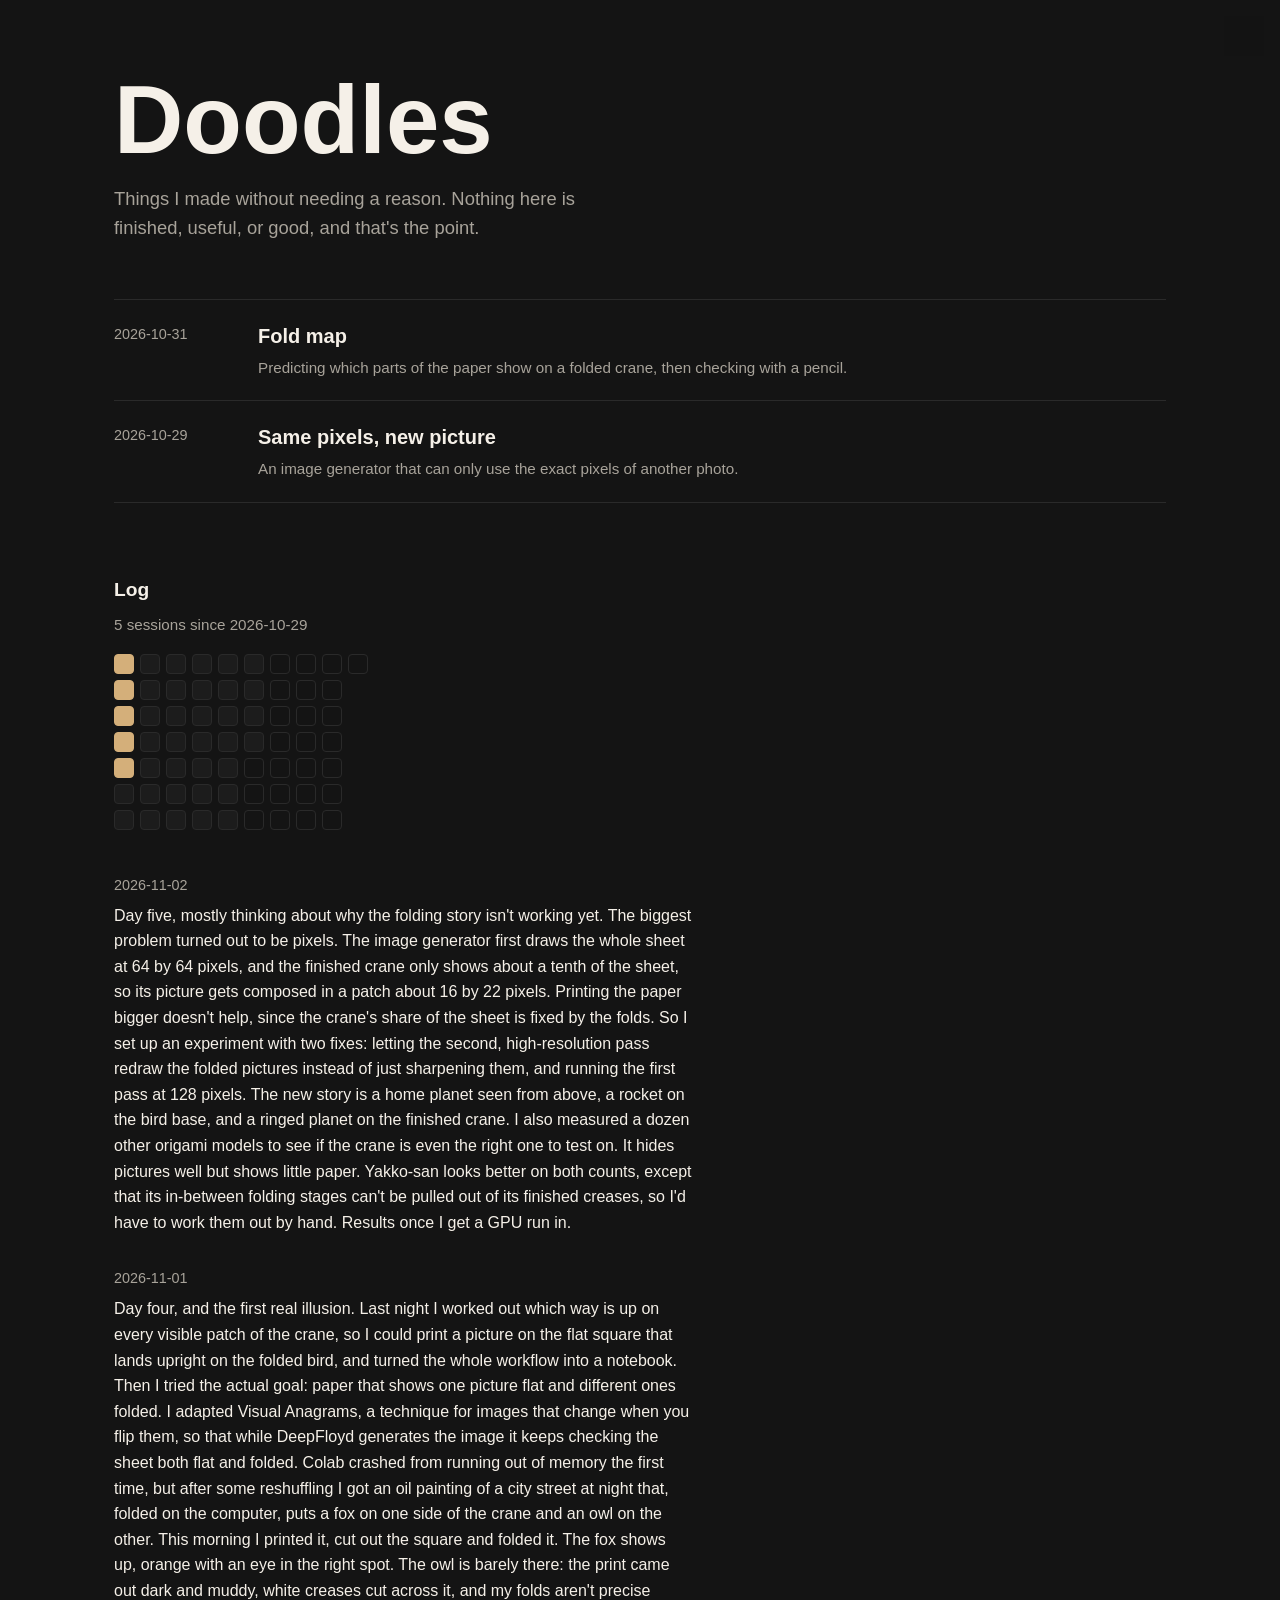
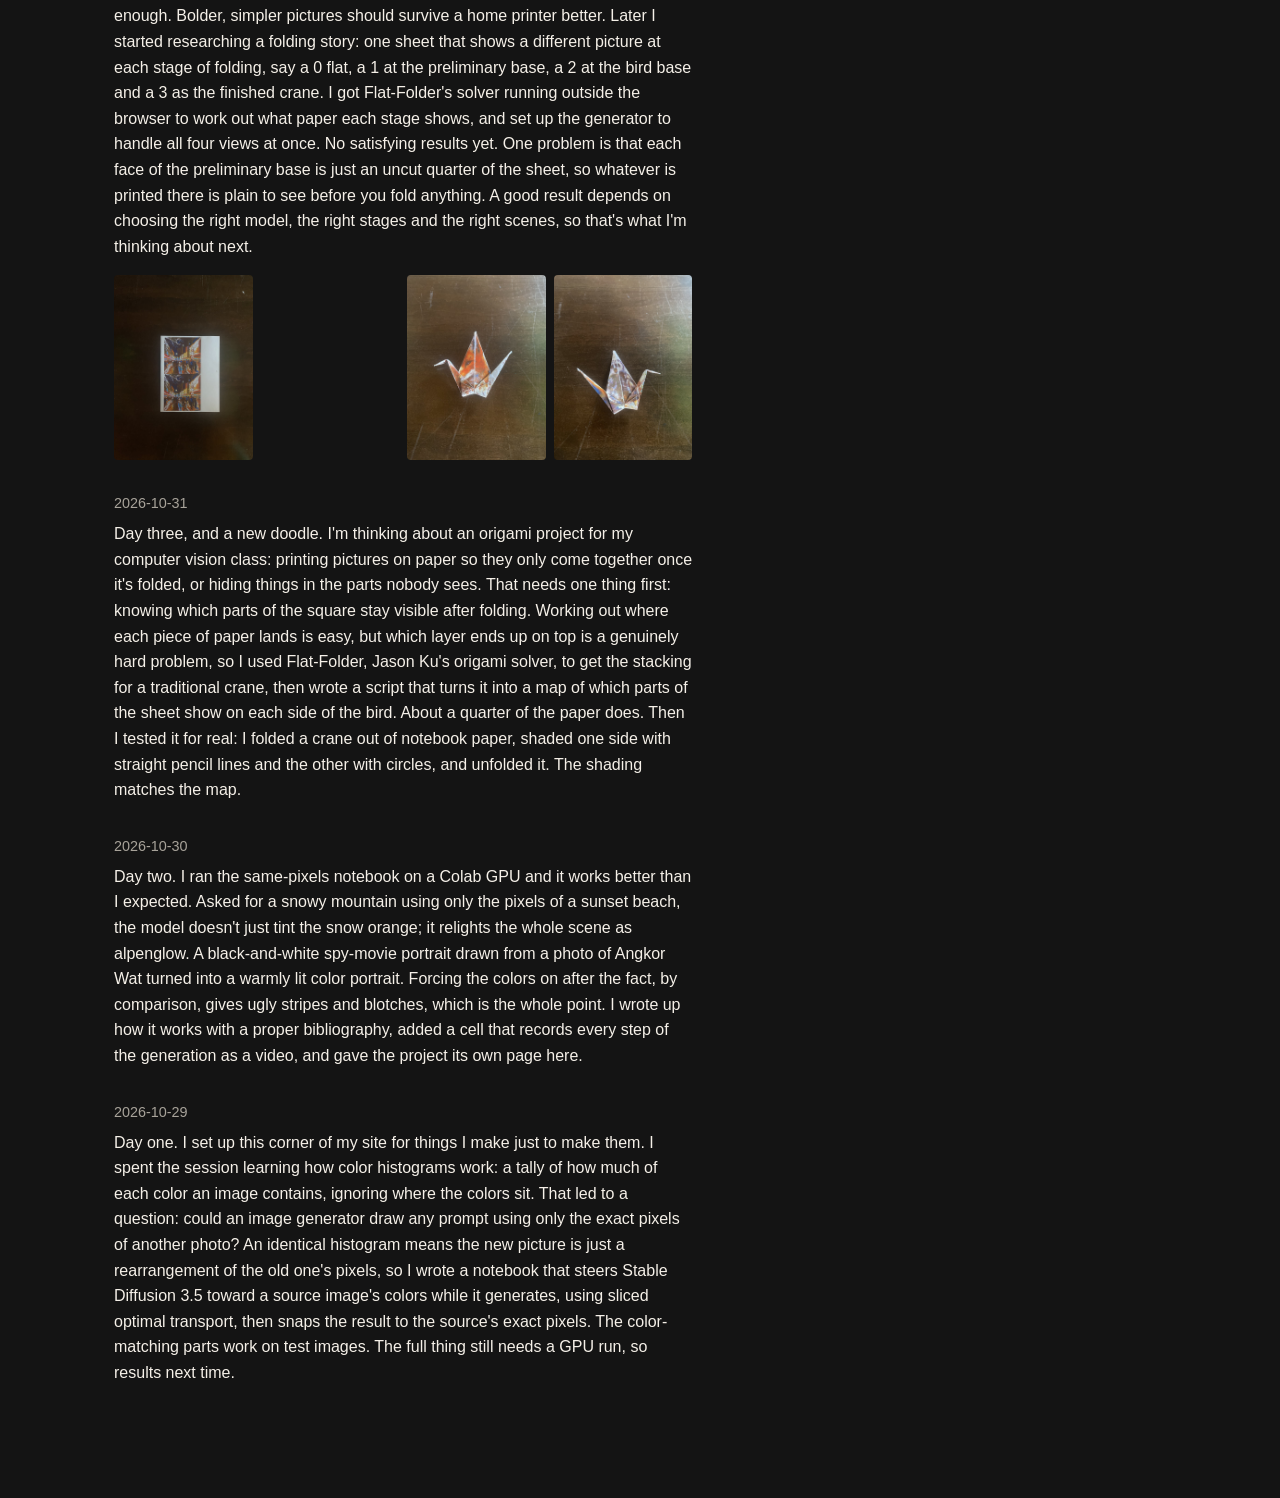
==== doodles/index.html @ b1b23851 "Doodles log: day five Co-Authored-By: Claude Opus 5.5 <noreply@anthropic.com>" ====
<!DOCTYPE html>
<html lang="en">
<head>
<meta charset="UTF-8">
<meta name="viewport" content="width=device-width, initial-scale=1.0">
<title>Doodles · Rath Hy</title>
<link rel="stylesheet" href="../style.css">
<style>
  body {
    min-height: 100vh;
    min-height: 100dvh;
  }

  .doodles {
    max-width: 1100px;
    padding: 72px 24px 80px;
  }

  .doodles-title {
    font-size: clamp(3rem, 10vw, 6rem);
    font-weight: 700;
    line-height: 1;
    margin: 0 0 16px;
  }

  .doodles-intro {
    font-size: 1.15rem;
    color: var(--text-muted);
    max-width: 50ch;
    margin: 0 0 56px;
  }

  .doodle-list {
    list-style: none;
    margin: 0;
    padding: 0;
    border-top: 1px solid var(--border);
  }

  .doodle-list a {
    display: grid;
    grid-template-columns: 7.5rem 1fr;
    gap: 4px 24px;
    padding: 20px 0;
    border-bottom: 1px solid var(--border);
    color: var(--text);
  }

  .doodle-list a:hover {
    text-decoration: none;
  }

  .doodle-list a:hover .doodle-name {
    color: var(--accent);
  }

  .doodle-date {
    color: var(--text-muted);
    font-size: 0.9rem;
    font-variant-numeric: tabular-nums;
    padding-top: 3px;
  }

  .doodle-name {
    font-size: 1.25rem;
    font-weight: 600;
  }

  .doodle-blurb {
    grid-column: 2;
    color: var(--text-muted);
    font-size: 0.95rem;
  }

  .doodle-empty {
    color: var(--text-muted);
    font-style: italic;
    padding: 20px 0;
  }

  .log-title {
    font-size: 1.2rem;
    font-weight: 600;
    margin: 72px 0 8px;
    padding: 0;
    border: none;
  }

  .log-count {
    color: var(--text-muted);
    font-size: 0.95rem;
    margin: 0 0 16px;
  }

  .log-grid {
    display: grid;
    grid-auto-flow: column;
    grid-template-rows: repeat(7, 20px);
    grid-auto-columns: 20px;
    gap: 6px;
    margin: 0 0 40px;
    padding-bottom: 4px;
    overflow-x: auto;
  }

  .log-day {
    border-radius: 4px;
    background: var(--card-bg);
    border: 1px solid var(--border);
  }

  .log-day.future {
    background: transparent;
  }

  .log-day.on {
    background: var(--accent);
    border-color: var(--accent);
  }

  .log-list {
    list-style: none;
    margin: 0;
    padding: 0;
    max-width: 65ch;
  }

  .log-list li {
    margin: 0 0 32px;
  }

  .log-media {
    display: grid;
    grid-template-columns: repeat(4, 1fr);
    gap: 8px;
    margin: 12px 0 0;
  }

  .log-media img,
  .log-media video {
    width: 100%;
    aspect-ratio: 3 / 4;
    object-fit: cover;
    border-radius: 4px;
    display: block;
  }

  .log-date {
    display: block;
    color: var(--text-muted);
    font-size: 0.9rem;
    font-variant-numeric: tabular-nums;
    margin: 0 0 6px;
  }

  @media (max-width: 640px) {
    .doodles {
      padding: 72px 16px 64px;
    }

    .doodle-list a {
      grid-template-columns: 1fr;
    }

    .doodle-blurb {
      grid-column: 1;
    }
  }
</style>
</head>
<body>

<main class="doodles">
  <h1 class="doodles-title">Doodles</h1>
  <p class="doodles-intro">Things I made without needing a reason. Nothing here is finished, useful, or good, and that's the point.</p>
  <ul class="doodle-list" id="doodle-list"></ul>

  <h2 class="log-title">Log</h2>
  <p class="log-count" id="log-count"></p>
  <div class="log-grid" id="log-grid" aria-label="Days with a doodling session, from day one through the end of the year"></div>
  <ul class="log-list" id="log-list"></ul>
</main>

<script>
  // One entry per doodle, which lives at doodles/<slug>/index.html.
  const doodles = [
    { slug: 'fold-map', title: 'Fold map', date: '2026-10-31', blurb: 'Predicting which parts of the paper show on a folded crane, then checking with a pencil.' },
    { slug: 'same-pixels', title: 'Same pixels, new picture', date: '2026-10-29', blurb: 'An image generator that can only use the exact pixels of another photo.' },
  ];

  const list = document.getElementById('doodle-list');
  const sorted = [...doodles].sort((a, b) => b.date.localeCompare(a.date));

  if (sorted.length === 0) {
    list.innerHTML = '<li class="doodle-empty">Nothing here yet. Soon.</li>';
  }

  for (const d of sorted) {
    const li = document.createElement('li');
    const a = document.createElement('a');
    a.href = `${d.slug}/index.html`;

    const date = document.createElement('span');
    date.className = 'doodle-date';
    date.textContent = d.date;

    const name = document.createElement('span');
    name.className = 'doodle-name';
    name.textContent = d.title;

    a.append(date, name);
    if (d.blurb) {
      const blurb = document.createElement('span');
      blurb.className = 'doodle-blurb';
      blurb.textContent = d.blurb;
      a.append(blurb);
    }
    li.appendChild(a);
    list.appendChild(li);
  }

  // One entry per doodling session, in any order; newest is shown first.
  const log = [
    {
      date: '2026-10-29',
      text: "Day one. I set up this corner of my site for things I make just to make them. I spent the session learning how color histograms work: a tally of how much of each color an image contains, ignoring where the colors sit. That led to a question: could an image generator draw any prompt using only the exact pixels of another photo? An identical histogram means the new picture is just a rearrangement of the old one's pixels, so I wrote a notebook that steers Stable Diffusion 3.5 toward a source image's colors while it generates, using sliced optimal transport, then snaps the result to the source's exact pixels. The color-matching parts work on test images. The full thing still needs a GPU run, so results next time.",
    },
    {
      date: '2026-10-30',
      text: "Day two. I ran the same-pixels notebook on a Colab GPU and it works better than I expected. Asked for a snowy mountain using only the pixels of a sunset beach, the model doesn't just tint the snow orange; it relights the whole scene as alpenglow. A black-and-white spy-movie portrait drawn from a photo of Angkor Wat turned into a warmly lit color portrait. Forcing the colors on after the fact, by comparison, gives ugly stripes and blotches, which is the whole point. I wrote up how it works with a proper bibliography, added a cell that records every step of the generation as a video, and gave the project its own page here.",
    },
    {
      date: '2026-10-31',
      text: "Day three, and a new doodle. I'm thinking about an origami project for my computer vision class: printing pictures on paper so they only come together once it's folded, or hiding things in the parts nobody sees. That needs one thing first: knowing which parts of the square stay visible after folding. Working out where each piece of paper lands is easy, but which layer ends up on top is a genuinely hard problem, so I used Flat-Folder, Jason Ku's origami solver, to get the stacking for a traditional crane, then wrote a script that turns it into a map of which parts of the sheet show on each side of the bird. About a quarter of the paper does. Then I tested it for real: I folded a crane out of notebook paper, shaded one side with straight pencil lines and the other with circles, and unfolded it. The shading matches the map.",
    },
    {
      date: '2026-11-01',
      text: "Day four, and the first real illusion. Last night I worked out which way is up on every visible patch of the crane, so I could print a picture on the flat square that lands upright on the folded bird, and turned the whole workflow into a notebook. Then I tried the actual goal: paper that shows one picture flat and different ones folded. I adapted Visual Anagrams, a technique for images that change when you flip them, so that while DeepFloyd generates the image it keeps checking the sheet both flat and folded. Colab crashed from running out of memory the first time, but after some reshuffling I got an oil painting of a city street at night that, folded on the computer, puts a fox on one side of the crane and an owl on the other. This morning I printed it, cut out the square and folded it. The fox shows up, orange with an eye in the right spot. The owl is barely there: the print came out dark and muddy, white creases cut across it, and my folds aren't precise enough. Bolder, simpler pictures should survive a home printer better. Later I started researching a folding story: one sheet that shows a different picture at each stage of folding, say a 0 flat, a 1 at the preliminary base, a 2 at the bird base and a 3 as the finished crane. I got Flat-Folder's solver running outside the browser to work out what paper each stage shows, and set up the generator to handle all four views at once. No satisfying results yet. One problem is that each face of the preliminary base is just an uncut quarter of the sheet, so whatever is printed there is plain to see before you fold anything. A good result depends on choosing the right model, the right stages and the right scenes, so that's what I'm thinking about next.",
      media: [
        { src: 'fold-map/trial1_precut.jpg', alt: 'The city-street painting printed twice on an A4 sheet.' },
        { src: 'fold-map/trial1_timelapse.mp4', alt: 'Timelapse of folding the printed square into a crane.' },
        { src: 'fold-map/trial1_fox.jpg', alt: 'The folded crane from the front, with an orange fox face on its body.' },
        { src: 'fold-map/trial1_owl.jpg', alt: 'The folded crane from the back, where the owl is faint.' },
      ],
      link: 'fold-map/',
    },
    {
      date: '2026-11-02',
      text: "Day five, mostly thinking about why the folding story isn't working yet. The biggest problem turned out to be pixels. The image generator first draws the whole sheet at 64 by 64 pixels, and the finished crane only shows about a tenth of the sheet, so its picture gets composed in a patch about 16 by 22 pixels. Printing the paper bigger doesn't help, since the crane's share of the sheet is fixed by the folds. So I set up an experiment with two fixes: letting the second, high-resolution pass redraw the folded pictures instead of just sharpening them, and running the first pass at 128 pixels. The new story is a home planet seen from above, a rocket on the bird base, and a ringed planet on the finished crane. I also measured a dozen other origami models to see if the crane is even the right one to test on. It hides pictures well but shows little paper. Yakko-san looks better on both counts, except that its in-between folding stages can't be pulled out of its finished creases, so I'd have to work them out by hand. Results once I get a GPU run in.",
    },
  ];

  const ymd = (d) => `${d.getFullYear()}-${String(d.getMonth() + 1).padStart(2, '0')}-${String(d.getDate()).padStart(2, '0')}`;
  const sessionDays = new Set(log.map((e) => e.date));

  document.getElementById('log-count').textContent =
    `${log.length} ${log.length === 1 ? 'session' : 'sessions'} since ${[...sessionDays].sort()[0]}`;

  // Calendar grid: from day one (the first logged session) through Dec 31 of this year,
  // filling columns of 7 top to bottom.
  const grid = document.getElementById('log-grid');
  const [y, m, d0] = [...sessionDays].sort()[0].split('-').map(Number);
  const start = new Date(y, m - 1, d0);
  const today = ymd(new Date());
  const end = new Date(new Date().getFullYear(), 11, 31);
  for (let d = new Date(start); d <= end; d.setDate(d.getDate() + 1)) {
    const cell = document.createElement('span');
    const key = ymd(d);
    cell.className = sessionDays.has(key) ? 'log-day on' : key > today ? 'log-day future' : 'log-day';
    cell.title = key;
    grid.appendChild(cell);
  }

  const logList = document.getElementById('log-list');
  for (const e of [...log].sort((a, b) => b.date.localeCompare(a.date))) {
    const li = document.createElement('li');
    const date = document.createElement('span');
    date.className = 'log-date';
    date.textContent = e.date;
    const p = document.createElement('p');
    p.textContent = e.text;
    li.append(date, p);
    // Optional photos or videos, shown as a strip of thumbnails linking to the doodle.
    if (e.media) {
      const strip = document.createElement(e.link ? 'a' : 'div');
      strip.className = 'log-media';
      if (e.link) strip.href = e.link;
      for (const m of e.media) {
        let el;
        if (m.src.endsWith('.mp4')) {
          el = document.createElement('video');
          Object.assign(el, { autoplay: true, muted: true, loop: true, playsInline: true });
          el.setAttribute('aria-label', m.alt);
        } else {
          el = document.createElement('img');
          el.alt = m.alt;
          el.loading = 'lazy';
        }
        el.src = m.src;
        strip.appendChild(el);
      }
      li.appendChild(strip);
    }
    logList.appendChild(li);
  }
</script>
<script src="menu.js"></script>

</body>
</html>
---- style.css ----
/* =========================================================
   Root / resets
   ========================================================= */
:root {
  --bg: #141414;
  --text: #F5F0E8;
  --text-muted: #a8a39a;
  --accent: #D4AF7A;
  --border: #2a2a2a;
  --card-bg: #1c1c1c;
  --max-width: 760px;
}

* {
  box-sizing: border-box;
}

html, body {
  margin: 0;
  padding: 0;
}

body {
  background: var(--bg);
  color: var(--text);
  font-family: "Helvetica Neue", Helvetica, Arial, sans-serif;
  font-weight: 300;
  line-height: 1.6;
  -webkit-font-smoothing: antialiased;
}

a {
  color: var(--accent);
  text-decoration: none;
}

a:hover {
  text-decoration: underline;
}

img {
  max-width: 100%;
  display: block;
}

main {
  max-width: var(--max-width);
  margin: 0 auto;
  padding: 40px 24px 80px;
}

h1 {
  font-size: 1.8rem;
  margin: 0 0 8px;
}

h2 {
  font-size: 1.2rem;
  margin: 40px 0 12px;
  padding-bottom: 6px;
  border-bottom: 1px solid var(--border);
}

p {
  margin: 0 0 16px;
}

/* =========================================================
   Nav
   ========================================================= */
.site-header {
  border-bottom: 1px solid var(--border);
  background: var(--bg);
}

.nav {
  max-width: 900px;
  margin: 0 auto;
  padding: 18px 24px;
  display: flex;
  align-items: center;
  justify-content: space-between;
  gap: 16px;
  flex-wrap: wrap;
}

.nav-name {
  font-size: 1.1rem;
  font-weight: 600;
  color: var(--text);
  white-space: nowrap;
}

.nav-name:hover {
  text-decoration: none;
  color: var(--accent);
}

.nav-toggle {
  display: none;
  background: none;
  border: 1px solid var(--border);
  border-radius: 6px;
  font-size: 1rem;
  padding: 6px 10px;
  cursor: pointer;
  color: var(--text);
}

.nav-links {
  list-style: none;
  display: flex;
  gap: 22px;
  margin: 0;
  padding: 0;
  flex-wrap: wrap;
}

.nav-links a {
  color: var(--text-muted);
  font-size: 0.95rem;
}

.nav-links a:hover {
  color: var(--accent);
  text-decoration: none;
}

.nav-links a.active {
  color: var(--text);
  font-weight: 600;
  border-bottom: 2px solid var(--accent);
  padding-bottom: 2px;
}

@media (max-width: 640px) {
  .nav-toggle {
    display: block;
  }

  .nav-links {
    display: none;
    flex-direction: column;
    width: 100%;
    gap: 4px;
    padding-top: 14px;
  }

  .nav-links.open {
    display: flex;
  }

  .nav-links a {
    display: block;
    padding: 8px 0;
  }
}

/* =========================================================
   Home page
   ========================================================= */
.home-hero {
  margin: 8px 0 40px;
}

.home-hero img {
  width: 100%;
  height: auto;
  display: block;
  border-radius: 4px;
}

.home-name {
  font-size: 2.5rem;
  font-weight: 700;
  line-height: 1.2;
  margin: 0 0 16px;
}

.home-intro {
  font-size: 1.5rem;
  line-height: 1.5;
  font-weight: 400;
  margin: 0 0 12px;
}

.home-note {
  font-size: 1rem;
  font-weight: 300;
  font-style: italic;
  color: var(--text-muted);
  margin: 0;
}

/* =========================================================
   Lyricist's Lexicon / Anota — shared content pages
   ========================================================= */
.download-list {
  list-style: none;
  padding: 0;
  margin: 20px 0;
}

.download-list li {
  margin-bottom: 10px;
}

.download-list a {
  display: inline-block;
  padding: 10px 16px;
  border: 1px solid var(--border);
  border-radius: 6px;
  background: var(--card-bg);
  color: var(--text);
}

.download-list a:hover {
  border-color: var(--accent);
  text-decoration: none;
  color: var(--accent);
}

.embed-frame {
  width: 100%;
  border: 1px solid var(--border);
  border-radius: 8px;
  margin: 16px 0 24px;
}

.post-list {
  list-style: none;
  padding: 0;
  margin: 20px 0;
}

.post-list li {
  padding: 16px 0;
  border-bottom: 1px solid var(--border);
}

.post-list li:last-child {
  border-bottom: none;
}

.post-list a {
  font-weight: 600;
  font-size: 1.05rem;
  color: var(--text);
}

.post-list a:hover {
  color: var(--accent);
}

.post-list p {
  margin: 4px 0 0;
  color: var(--text-muted);
  font-size: 0.9rem;
}

/* =========================================================
   Postcards page — postcard grid
   ========================================================= */
.travel-heading {
  font-family: 'EB Garamond', serif;
  font-size: 4.5rem;
  text-align: center;
  margin: 0 0 14px;
}

.page-description {
  font-family: 'EB Garamond', serif;
  font-style: normal;
  font-size: 1.4rem;
  line-height: 1.5;
  text-align: center;
  color: var(--text-muted);
  max-width: 60ch;
  margin: 0 auto;
}

.travel-section {
  margin-top: 56px;
}

.travel-section:first-of-type {
  margin-top: 48px;
}

.section-title {
  font-family: 'EB Garamond', serif;
  font-size: 3rem;
  text-align: center;
  margin: 0 0 14px;
  border-bottom: none;
  padding-bottom: 0;
}

.section-description {
  font-family: 'EB Garamond', serif;
  font-style: italic;
  font-size: 1.4rem;
  line-height: 1.5;
  text-align: center;
  color: var(--text-muted);
  max-width: 60ch;
  margin: 0 auto;
}

.card-grid {
  display: grid;
  grid-template-columns: repeat(auto-fill, minmax(260px, 1fr));
  gap: 14px;
  margin-top: 32px;
}

.card {
  aspect-ratio: 3 / 2;
  cursor: pointer;
}

.card-media {
  width: 100%;
  height: 100%;
  overflow: hidden;
  border-radius: 6px;
}

.card-media img,
.card-media video {
  width: 100%;
  height: 100%;
  object-fit: cover;
  display: block;
  transition: transform 0.3s ease;
  pointer-events: none; /* clicks always open the lightbox, never interact with the video directly */
}

.card:hover .card-media img,
.card:hover .card-media video {
  transform: scale(1.03);
}

/* Full-width "original size" postcards — no cropping.
   Mark a card with `full: true` to give it its own row at its
   natural aspect ratio, capped so a tall photo can't blow out the page. */
.card.full {
  grid-column: 1 / -1;
  aspect-ratio: auto;
}

.card.full .card-media {
  display: flex;
  justify-content: center;
  background: var(--bg);
}

.card.full .card-media img,
.card.full .card-media video {
  width: auto;
  height: auto;
  max-width: 100%;
  max-height: 80vh;
  object-fit: contain;
}

.card.full:hover .card-media img,
.card.full:hover .card-media video {
  transform: none;
}

/* A normal card left alone on its row (because a neighboring .full
   card pushed everything else down) spans the row and centers itself
   at its usual width, instead of sitting pinned to the left edge. */
.card.lone {
  grid-column: 1 / -1;
  justify-self: center;
}

/* =========================================================
   Travel page — postcard lightbox
   ========================================================= */
.lightbox {
  display: none;
  position: fixed;
  inset: 0;
  background: rgba(0, 0, 0, 0.92);
  align-items: center;
  justify-content: center;
  padding: 32px;
  z-index: 100;
  cursor: pointer;
}

.lightbox.open {
  display: flex;
}

.lightbox-close {
  position: absolute;
  top: 20px;
  right: 24px;
  background: none;
  border: none;
  color: var(--text);
  font-size: 2.2rem;
  line-height: 1;
  cursor: pointer;
  padding: 8px;
}

.lightbox-card {
  perspective: 1600px;
  cursor: pointer;
}

.lightbox-inner {
  position: relative;
  transform-style: preserve-3d;
  transition: transform 0.55s cubic-bezier(0.4, 0, 0.2, 1);
}

.lightbox.flipped .lightbox-inner {
  transform: rotateY(180deg);
}

.lightbox-face {
  backface-visibility: hidden;
  -webkit-backface-visibility: hidden;
  border-radius: 8px;
  box-shadow: 0 20px 60px rgba(0, 0, 0, 0.5);
}

.lightbox-face-front {
  display: flex;
  overflow: hidden;
}

.lightbox-face-front img,
.lightbox-face-front video {
  display: block;
  width: auto;
  height: auto;
  max-width: min(92vw, 900px);
  max-height: 85vh;
  object-fit: contain;
  pointer-events: none;
}

.lightbox-face-back {
  position: absolute;
  inset: 0;
  transform: rotateY(180deg);
  background: var(--card-bg);
  padding: 40px;
  display: flex;
  align-items: center;
  justify-content: center;
  overflow: auto;
}

.lightbox-face-back p {
  font-family: 'EB Garamond', serif;
  font-size: 1.3rem;
  line-height: 1.7;
  color: var(--text);
  text-align: center;
  margin: 0;
}
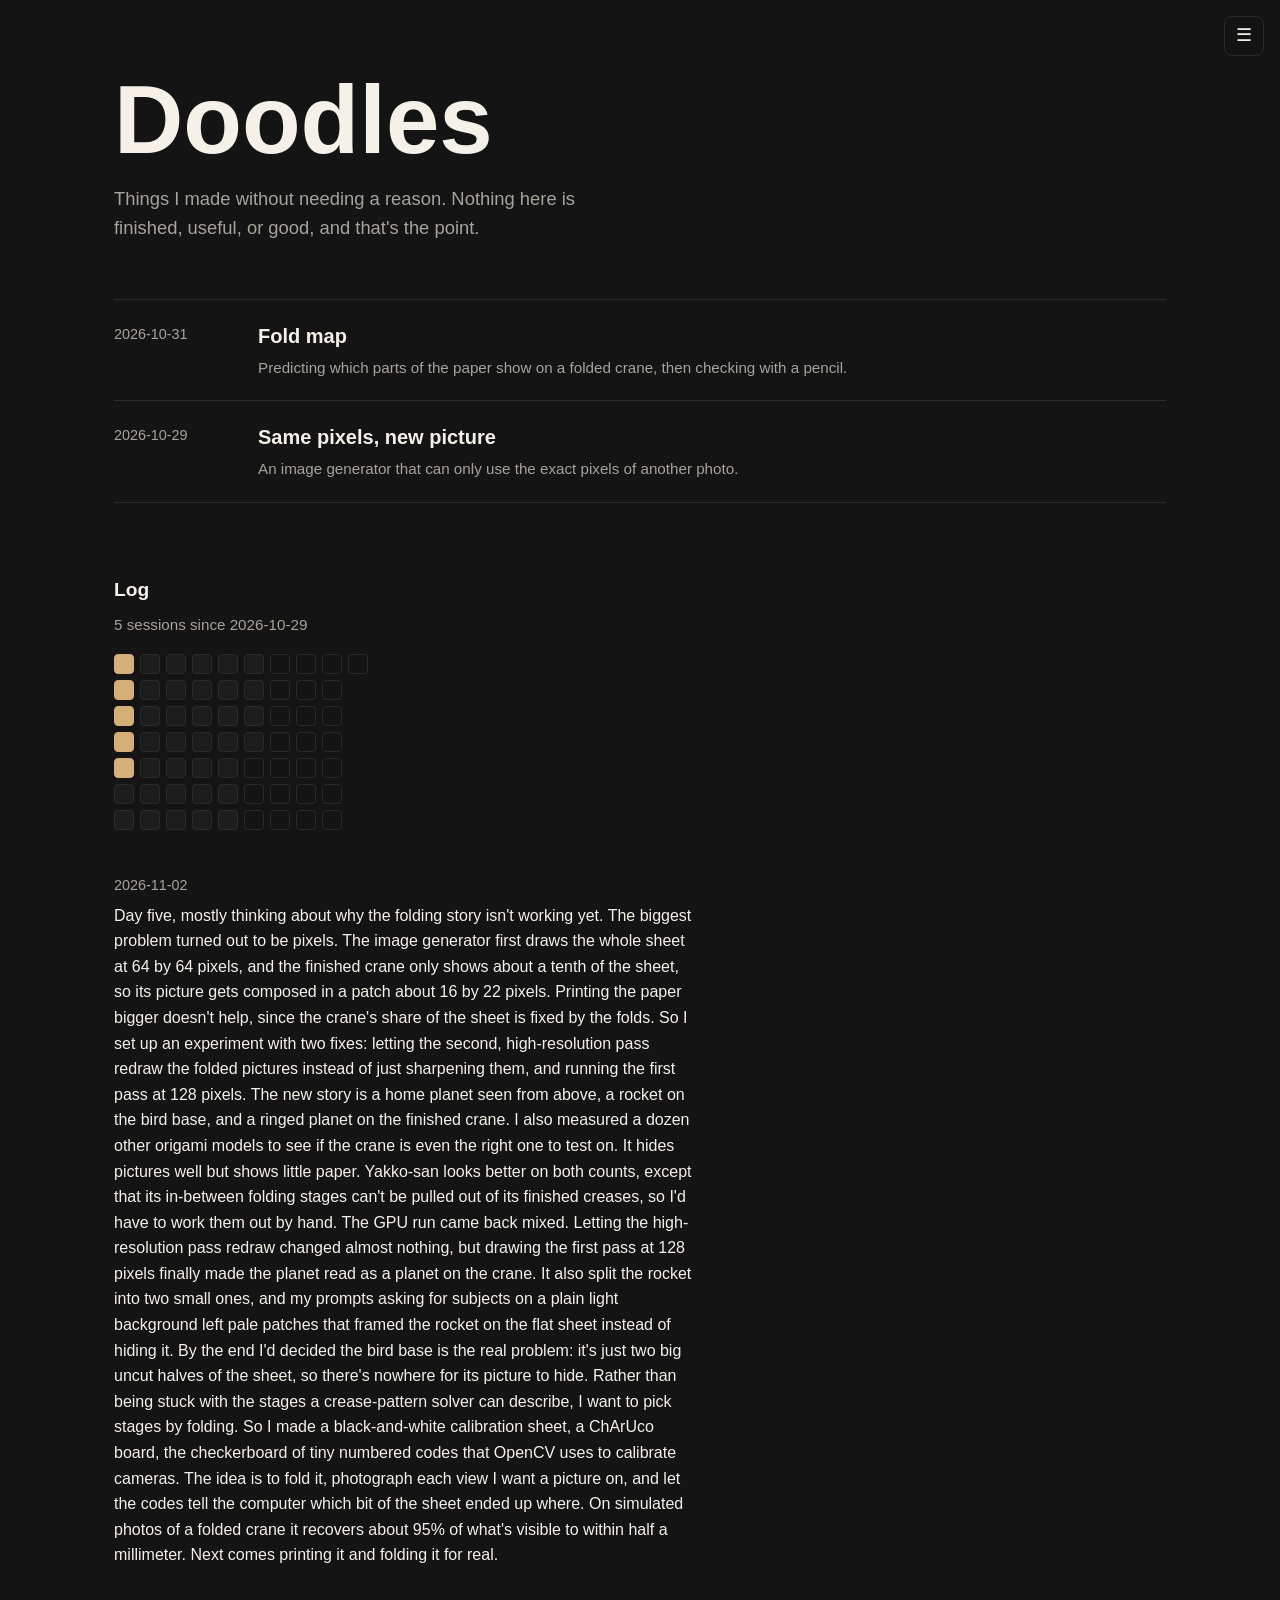
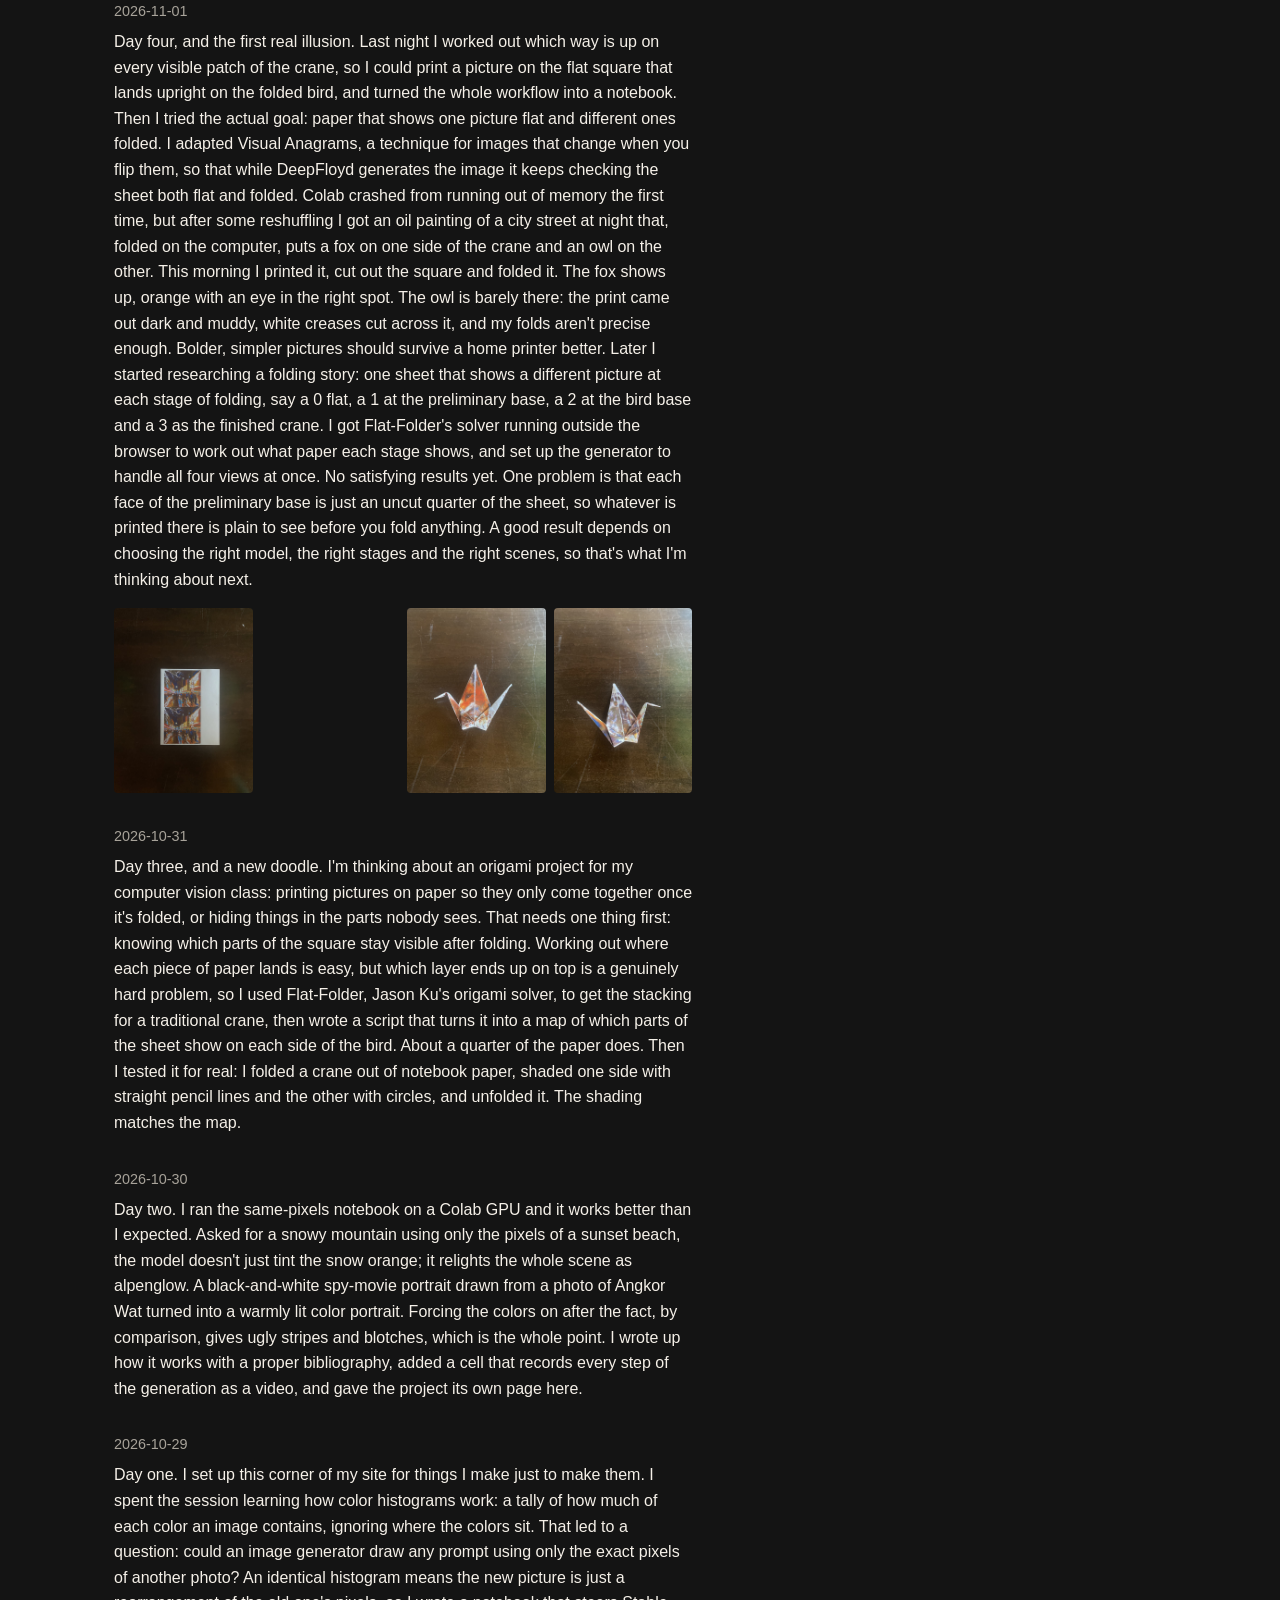
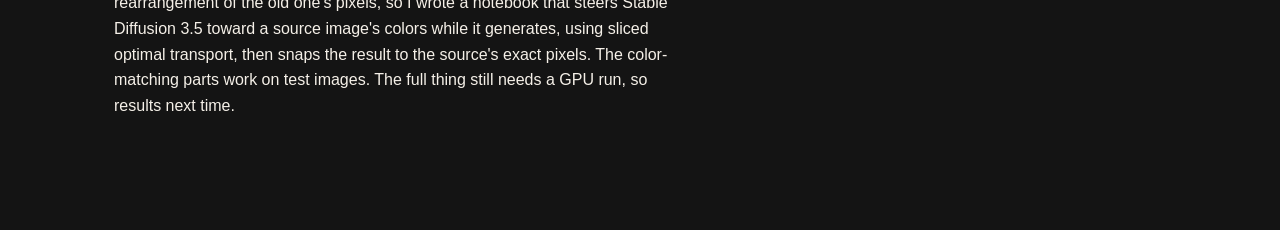
==== commit c59adeac: "Doodles log: day five, results and calibration board Co-Authored-By: Claude Opus 5.5 <noreply@anthro" ====
--- a/doodles/index.html
+++ b/doodles/index.html
@@ -246,7 +246,7 @@
     },
     {
       date: '2026-11-02',
-      text: "Day five, mostly thinking about why the folding story isn't working yet. The biggest problem turned out to be pixels. The image generator first draws the whole sheet at 64 by 64 pixels, and the finished crane only shows about a tenth of the sheet, so its picture gets composed in a patch about 16 by 22 pixels. Printing the paper bigger doesn't help, since the crane's share of the sheet is fixed by the folds. So I set up an experiment with two fixes: letting the second, high-resolution pass redraw the folded pictures instead of just sharpening them, and running the first pass at 128 pixels. The new story is a home planet seen from above, a rocket on the bird base, and a ringed planet on the finished crane. I also measured a dozen other origami models to see if the crane is even the right one to test on. It hides pictures well but shows little paper. Yakko-san looks better on both counts, except that its in-between folding stages can't be pulled out of its finished creases, so I'd have to work them out by hand. Results once I get a GPU run in.",
+      text: "Day five, mostly thinking about why the folding story isn't working yet. The biggest problem turned out to be pixels. The image generator first draws the whole sheet at 64 by 64 pixels, and the finished crane only shows about a tenth of the sheet, so its picture gets composed in a patch about 16 by 22 pixels. Printing the paper bigger doesn't help, since the crane's share of the sheet is fixed by the folds. So I set up an experiment with two fixes: letting the second, high-resolution pass redraw the folded pictures instead of just sharpening them, and running the first pass at 128 pixels. The new story is a home planet seen from above, a rocket on the bird base, and a ringed planet on the finished crane. I also measured a dozen other origami models to see if the crane is even the right one to test on. It hides pictures well but shows little paper. Yakko-san looks better on both counts, except that its in-between folding stages can't be pulled out of its finished creases, so I'd have to work them out by hand. The GPU run came back mixed. Letting the high-resolution pass redraw changed almost nothing, but drawing the first pass at 128 pixels finally made the planet read as a planet on the crane. It also split the rocket into two small ones, and my prompts asking for subjects on a plain light background left pale patches that framed the rocket on the flat sheet instead of hiding it. By the end I'd decided the bird base is the real problem: it's just two big uncut halves of the sheet, so there's nowhere for its picture to hide. Rather than being stuck with the stages a crease-pattern solver can describe, I want to pick stages by folding. So I made a black-and-white calibration sheet, a ChArUco board, the checkerboard of tiny numbered codes that OpenCV uses to calibrate cameras. The idea is to fold it, photograph each view I want a picture on, and let the codes tell the computer which bit of the sheet ended up where. On simulated photos of a folded crane it recovers about 95% of what's visible to within half a millimeter. Next comes printing it and folding it for real.",
     },
   ];
 
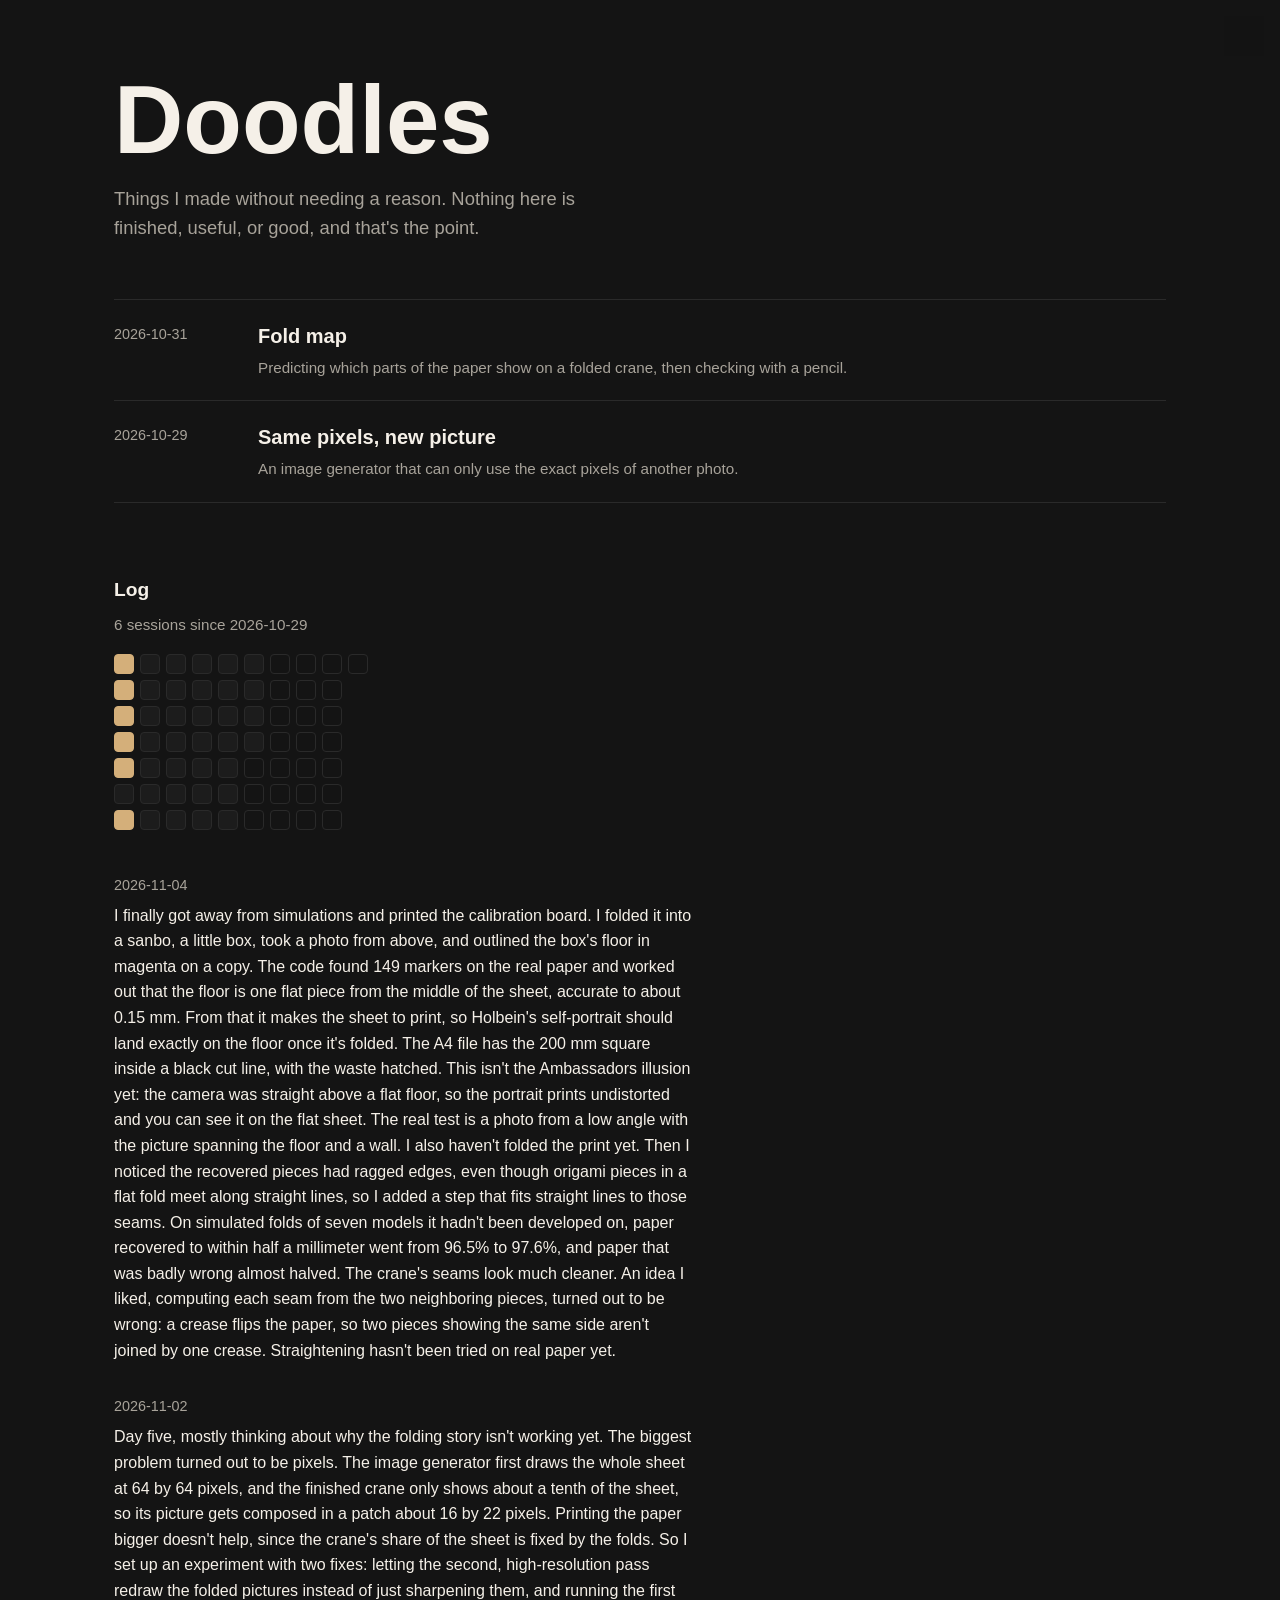
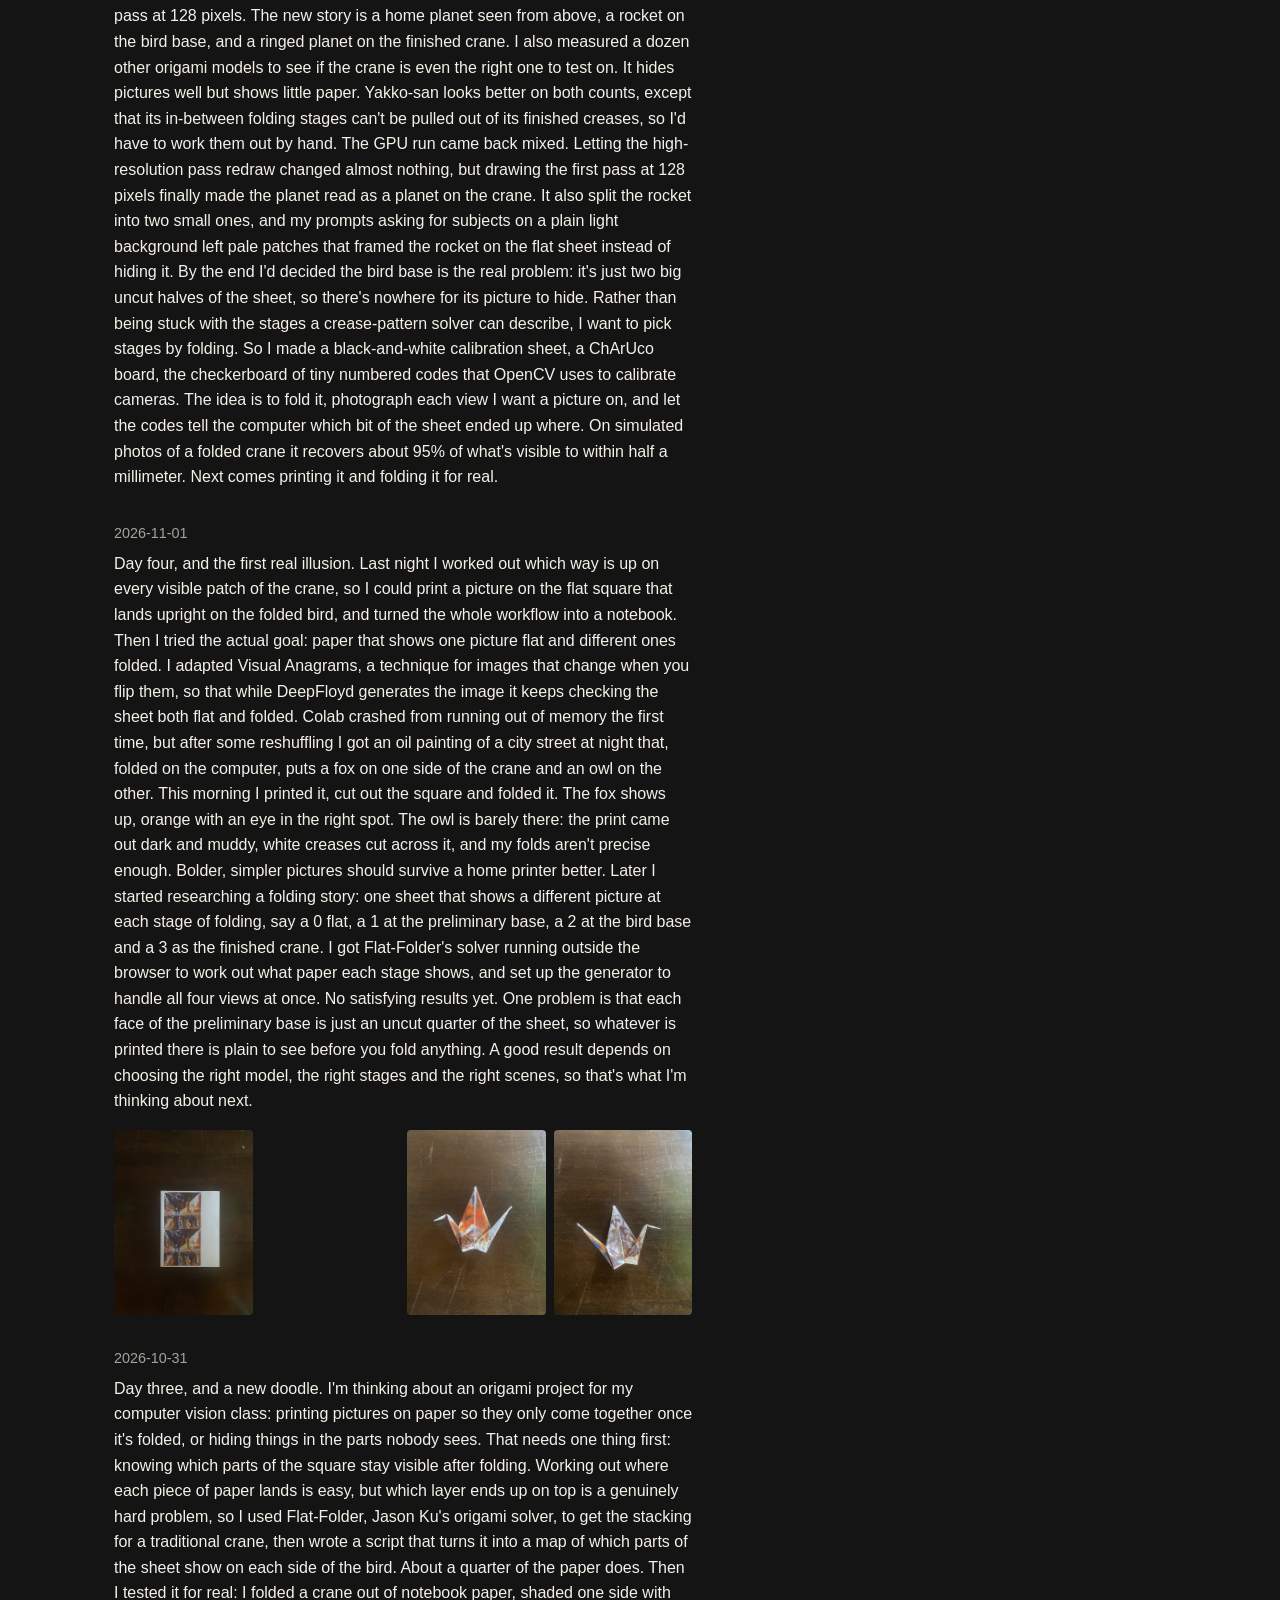
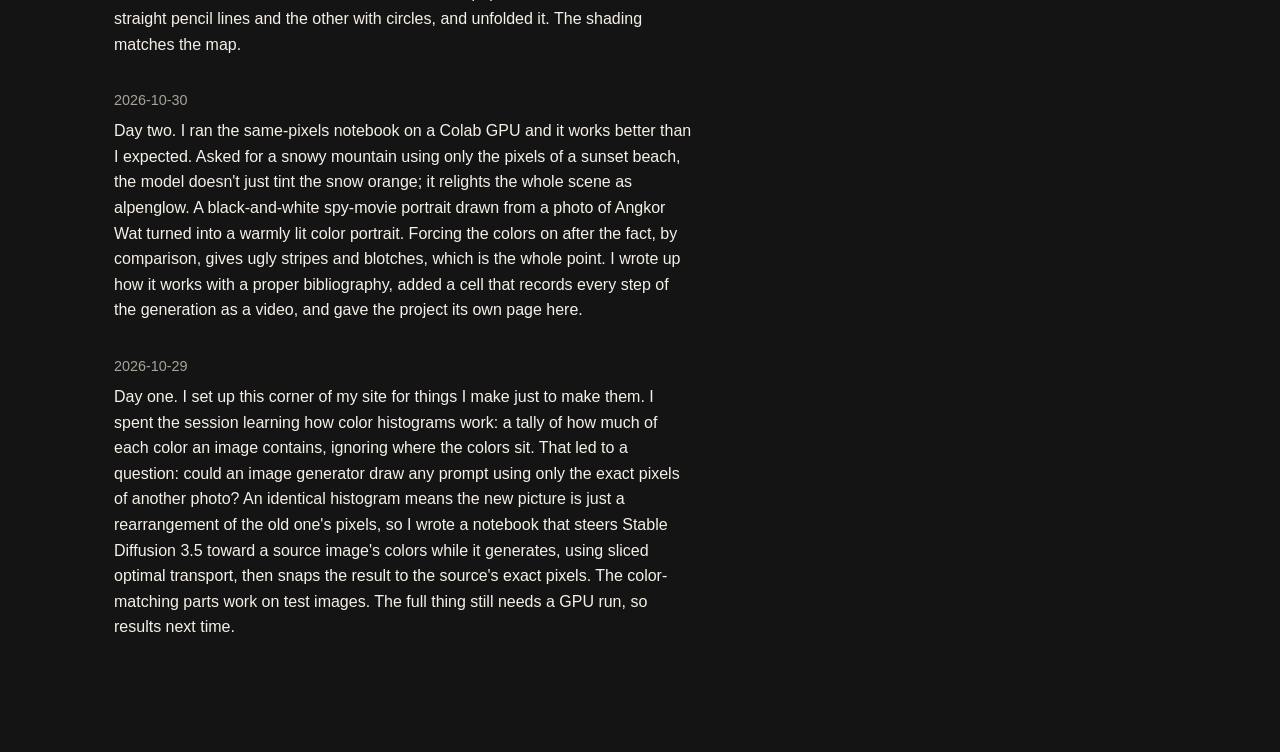
==== commit 5f9178c9: "Doodles log: sanbo, first print file, straight seams Co-Authored-By: Claude Opus 5.5 <noreply@anthro" ====
--- a/doodles/index.html
+++ b/doodles/index.html
@@ -247,6 +247,10 @@
     {
       date: '2026-11-02',
       text: "Day five, mostly thinking about why the folding story isn't working yet. The biggest problem turned out to be pixels. The image generator first draws the whole sheet at 64 by 64 pixels, and the finished crane only shows about a tenth of the sheet, so its picture gets composed in a patch about 16 by 22 pixels. Printing the paper bigger doesn't help, since the crane's share of the sheet is fixed by the folds. So I set up an experiment with two fixes: letting the second, high-resolution pass redraw the folded pictures instead of just sharpening them, and running the first pass at 128 pixels. The new story is a home planet seen from above, a rocket on the bird base, and a ringed planet on the finished crane. I also measured a dozen other origami models to see if the crane is even the right one to test on. It hides pictures well but shows little paper. Yakko-san looks better on both counts, except that its in-between folding stages can't be pulled out of its finished creases, so I'd have to work them out by hand. The GPU run came back mixed. Letting the high-resolution pass redraw changed almost nothing, but drawing the first pass at 128 pixels finally made the planet read as a planet on the crane. It also split the rocket into two small ones, and my prompts asking for subjects on a plain light background left pale patches that framed the rocket on the flat sheet instead of hiding it. By the end I'd decided the bird base is the real problem: it's just two big uncut halves of the sheet, so there's nowhere for its picture to hide. Rather than being stuck with the stages a crease-pattern solver can describe, I want to pick stages by folding. So I made a black-and-white calibration sheet, a ChArUco board, the checkerboard of tiny numbered codes that OpenCV uses to calibrate cameras. The idea is to fold it, photograph each view I want a picture on, and let the codes tell the computer which bit of the sheet ended up where. On simulated photos of a folded crane it recovers about 95% of what's visible to within half a millimeter. Next comes printing it and folding it for real.",
+    },
+    {
+      date: '2026-11-04',
+      text: "I finally got away from simulations and printed the calibration board. I folded it into a sanbo, a little box, took a photo from above, and outlined the box's floor in magenta on a copy. The code found 149 markers on the real paper and worked out that the floor is one flat piece from the middle of the sheet, accurate to about 0.15 mm. From that it makes the sheet to print, so Holbein's self-portrait should land exactly on the floor once it's folded. The A4 file has the 200 mm square inside a black cut line, with the waste hatched. This isn't the Ambassadors illusion yet: the camera was straight above a flat floor, so the portrait prints undistorted and you can see it on the flat sheet. The real test is a photo from a low angle with the picture spanning the floor and a wall. I also haven't folded the print yet. Then I noticed the recovered pieces had ragged edges, even though origami pieces in a flat fold meet along straight lines, so I added a step that fits straight lines to those seams. On simulated folds of seven models it hadn't been developed on, paper recovered to within half a millimeter went from 96.5% to 97.6%, and paper that was badly wrong almost halved. The crane's seams look much cleaner. An idea I liked, computing each seam from the two neighboring pieces, turned out to be wrong: a crease flips the paper, so two pieces showing the same side aren't joined by one crease. Straightening hasn't been tried on real paper yet.",
     },
   ];
 
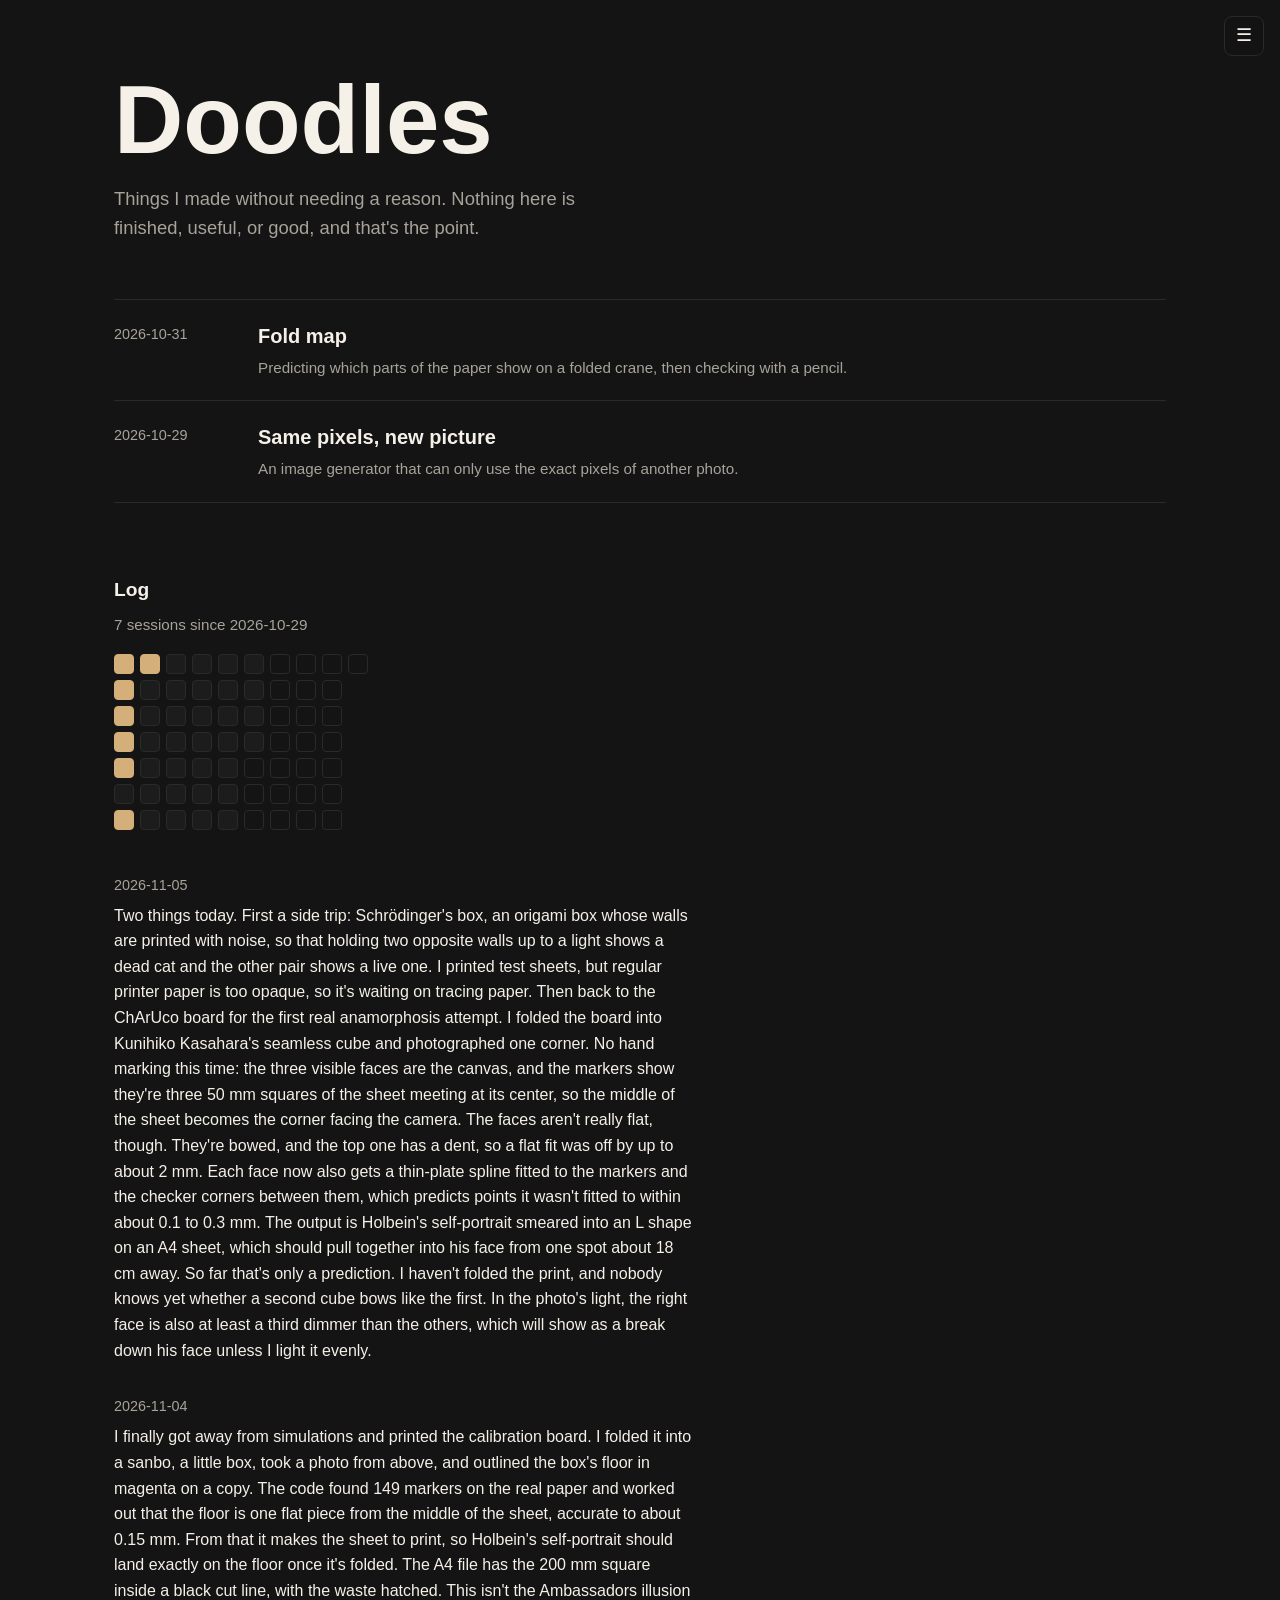
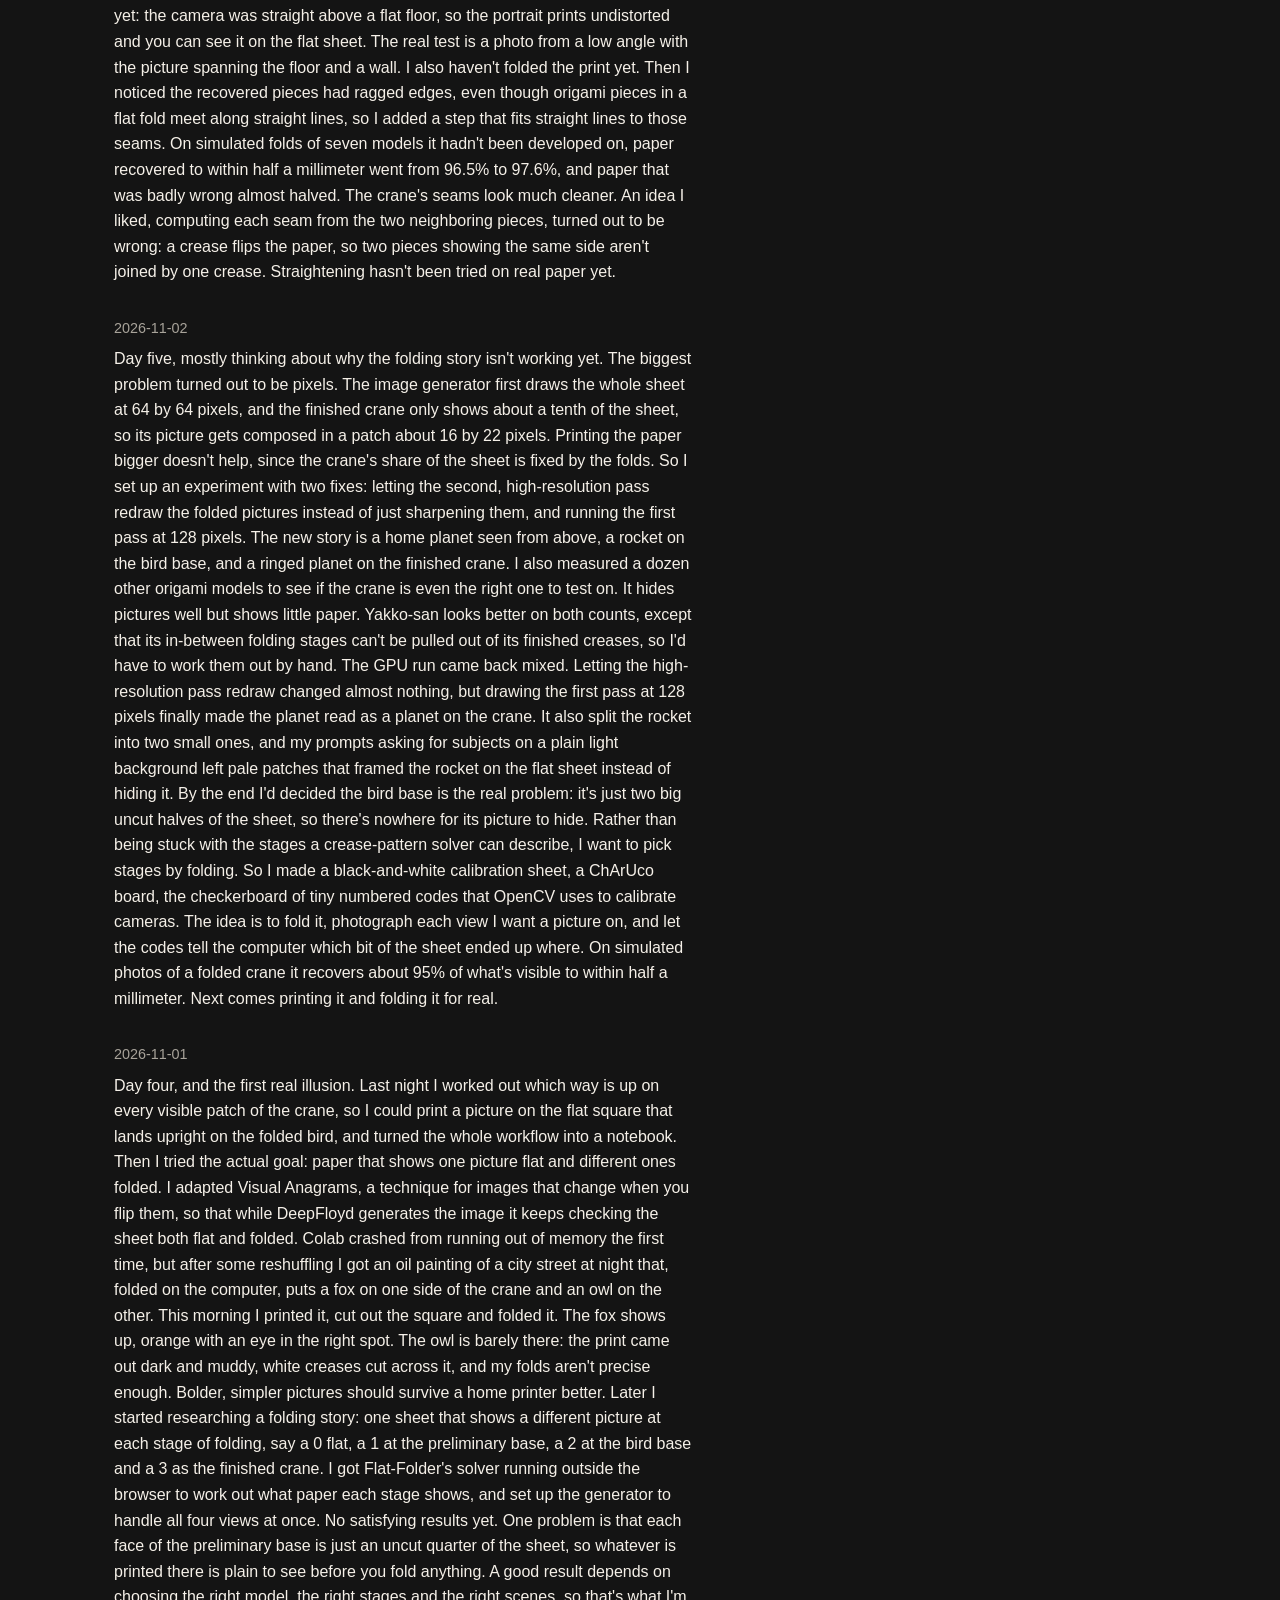
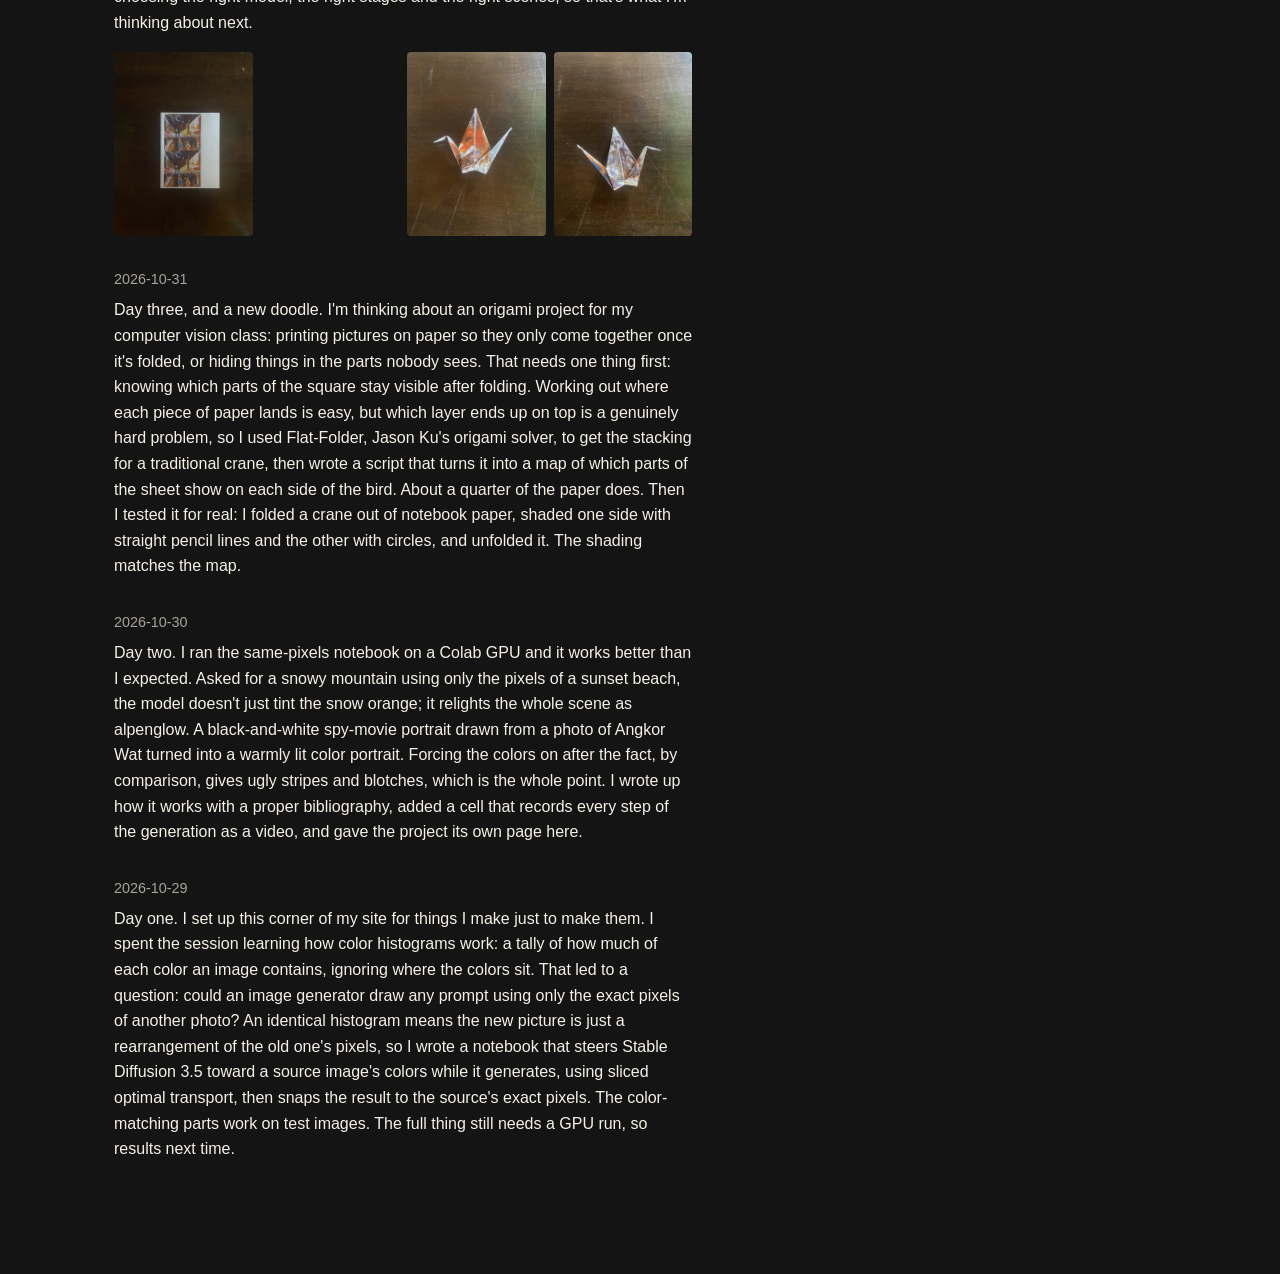
==== commit 7cc27d27: "Log: 2026-11-05 session Co-Authored-By: Claude Opus 5.5 <noreply@anthropic.com>" ====
--- a/doodles/index.html
+++ b/doodles/index.html
@@ -251,6 +251,10 @@
     {
       date: '2026-11-04',
       text: "I finally got away from simulations and printed the calibration board. I folded it into a sanbo, a little box, took a photo from above, and outlined the box's floor in magenta on a copy. The code found 149 markers on the real paper and worked out that the floor is one flat piece from the middle of the sheet, accurate to about 0.15 mm. From that it makes the sheet to print, so Holbein's self-portrait should land exactly on the floor once it's folded. The A4 file has the 200 mm square inside a black cut line, with the waste hatched. This isn't the Ambassadors illusion yet: the camera was straight above a flat floor, so the portrait prints undistorted and you can see it on the flat sheet. The real test is a photo from a low angle with the picture spanning the floor and a wall. I also haven't folded the print yet. Then I noticed the recovered pieces had ragged edges, even though origami pieces in a flat fold meet along straight lines, so I added a step that fits straight lines to those seams. On simulated folds of seven models it hadn't been developed on, paper recovered to within half a millimeter went from 96.5% to 97.6%, and paper that was badly wrong almost halved. The crane's seams look much cleaner. An idea I liked, computing each seam from the two neighboring pieces, turned out to be wrong: a crease flips the paper, so two pieces showing the same side aren't joined by one crease. Straightening hasn't been tried on real paper yet.",
+    },
+    {
+      date: '2026-11-05',
+      text: "Two things today. First a side trip: Schrödinger's box, an origami box whose walls are printed with noise, so that holding two opposite walls up to a light shows a dead cat and the other pair shows a live one. I printed test sheets, but regular printer paper is too opaque, so it's waiting on tracing paper. Then back to the ChArUco board for the first real anamorphosis attempt. I folded the board into Kunihiko Kasahara's seamless cube and photographed one corner. No hand marking this time: the three visible faces are the canvas, and the markers show they're three 50 mm squares of the sheet meeting at its center, so the middle of the sheet becomes the corner facing the camera. The faces aren't really flat, though. They're bowed, and the top one has a dent, so a flat fit was off by up to about 2 mm. Each face now also gets a thin-plate spline fitted to the markers and the checker corners between them, which predicts points it wasn't fitted to within about 0.1 to 0.3 mm. The output is Holbein's self-portrait smeared into an L shape on an A4 sheet, which should pull together into his face from one spot about 18 cm away. So far that's only a prediction. I haven't folded the print, and nobody knows yet whether a second cube bows like the first. In the photo's light, the right face is also at least a third dimmer than the others, which will show as a break down his face unless I light it evenly.",
     },
   ];
 
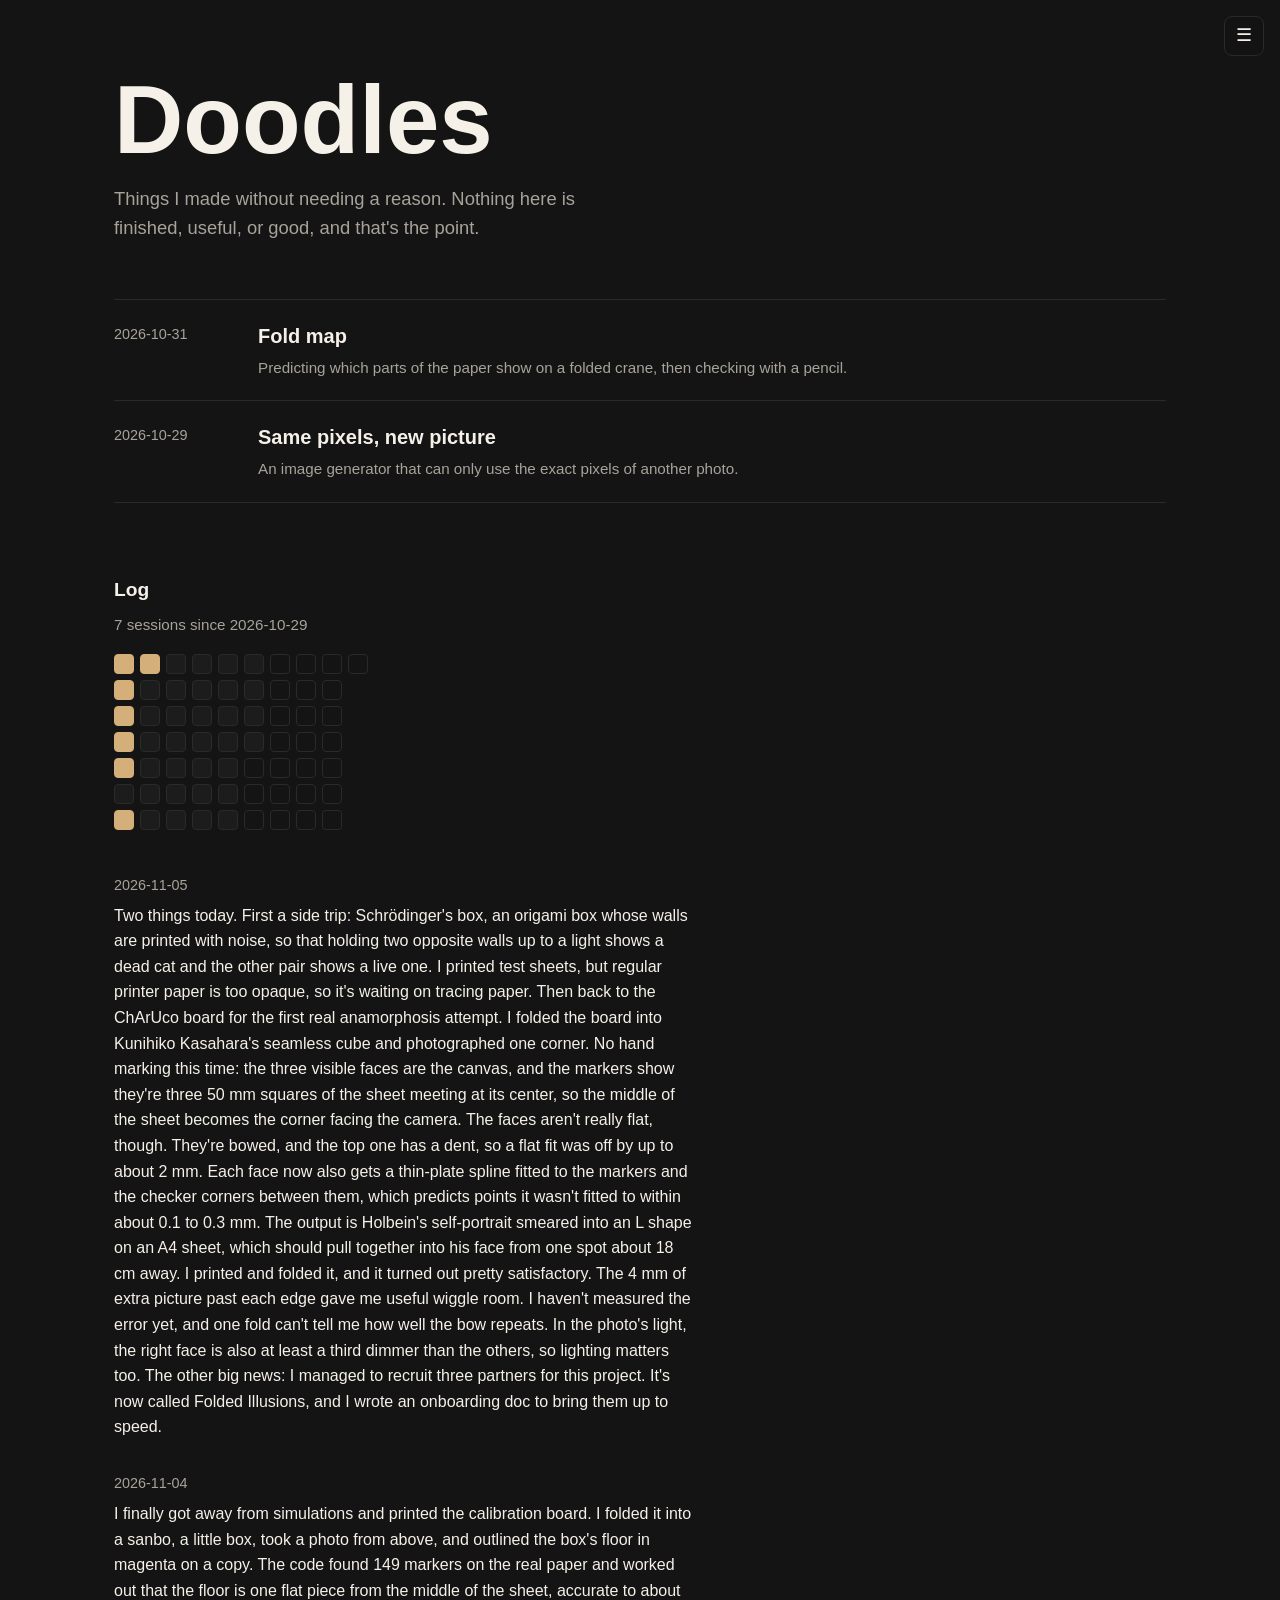
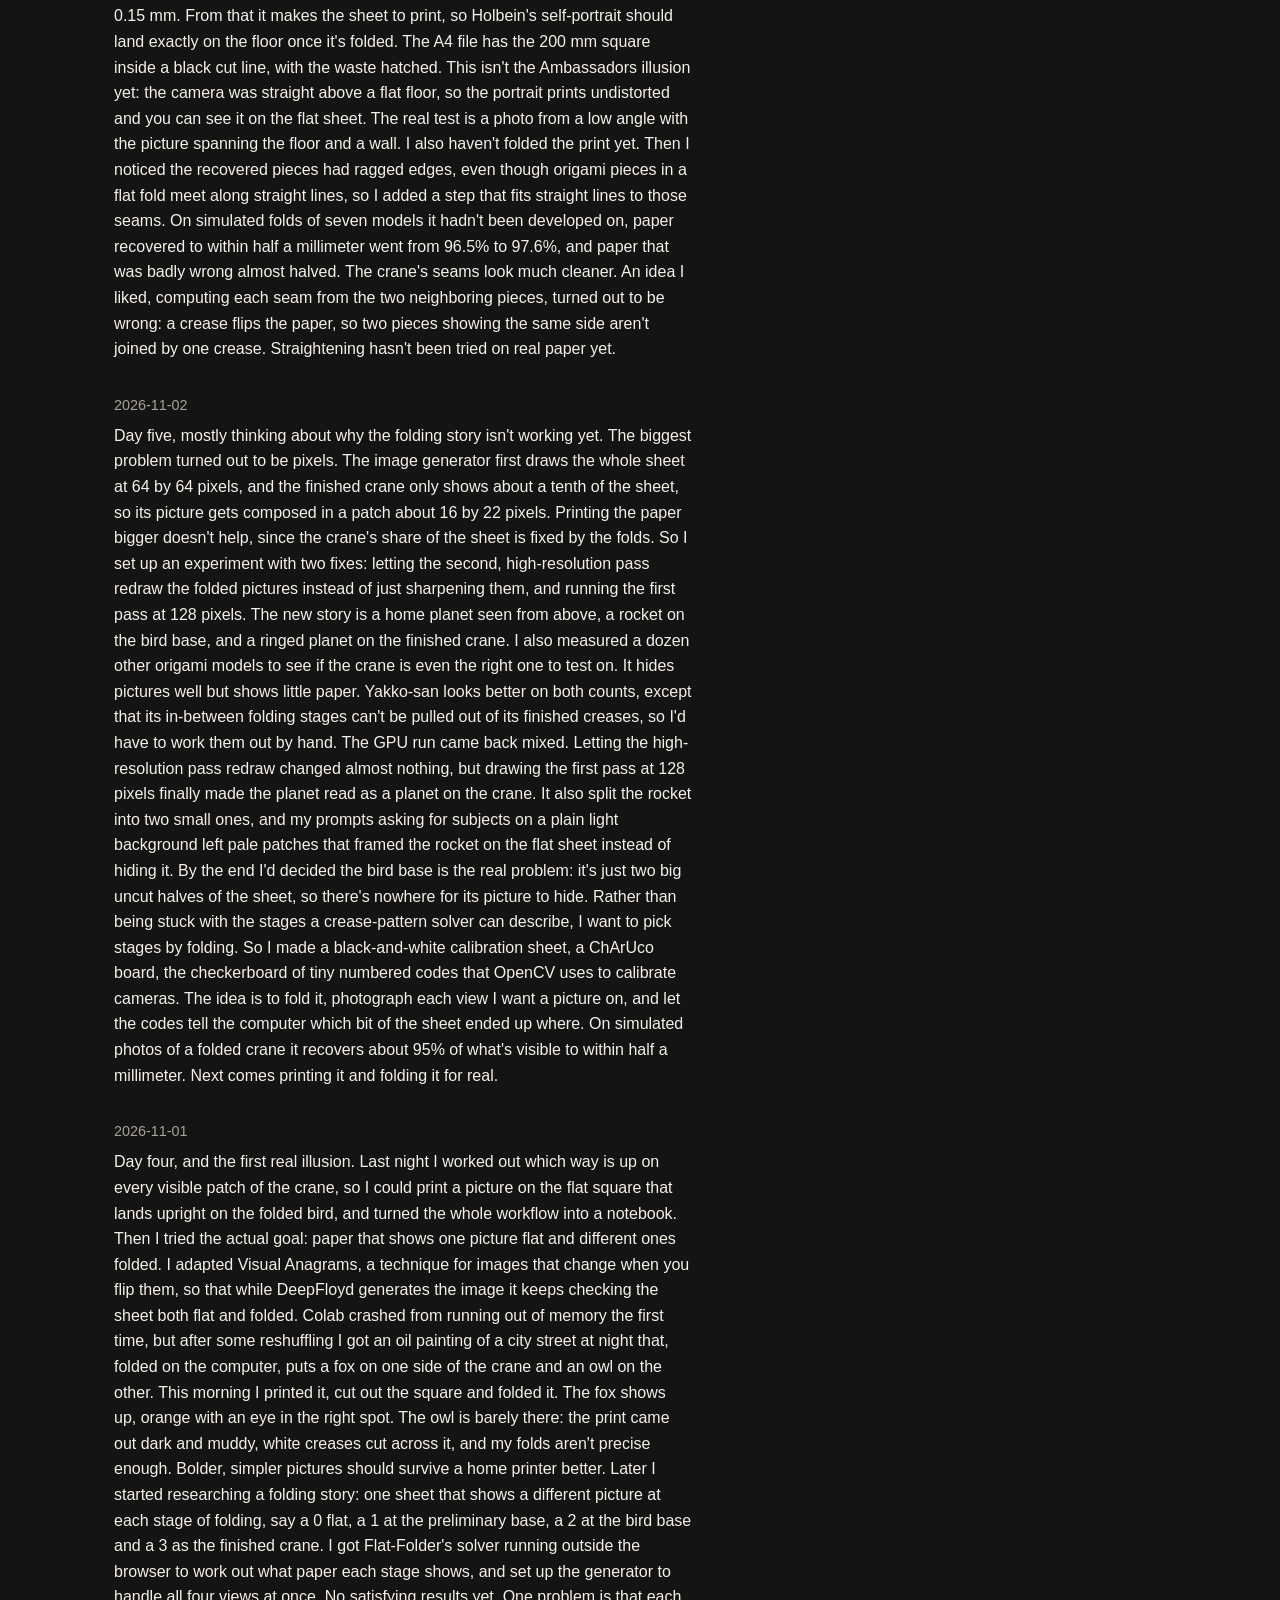
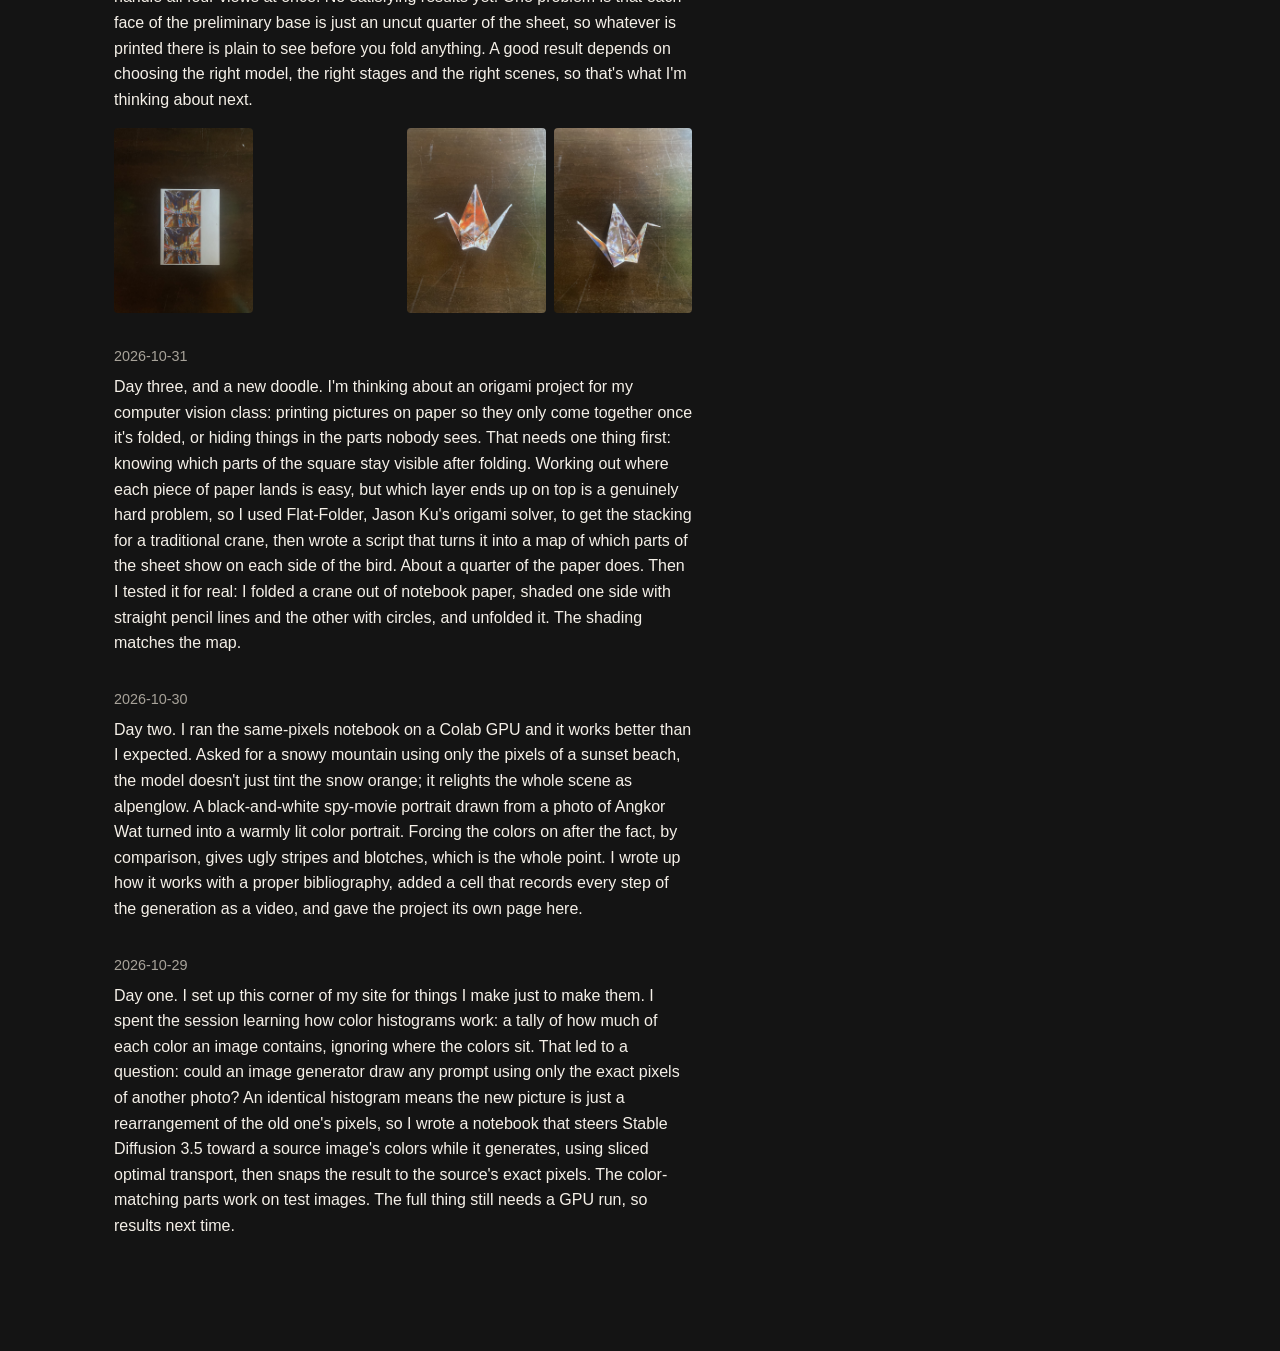
==== commit 3185ac35: "Log: cube print folded, partners recruited Co-Authored-By: Claude Opus 5.5 <noreply@anthropic.com>" ====
--- a/doodles/index.html
+++ b/doodles/index.html
@@ -254,7 +254,7 @@
     },
     {
       date: '2026-11-05',
-      text: "Two things today. First a side trip: Schrödinger's box, an origami box whose walls are printed with noise, so that holding two opposite walls up to a light shows a dead cat and the other pair shows a live one. I printed test sheets, but regular printer paper is too opaque, so it's waiting on tracing paper. Then back to the ChArUco board for the first real anamorphosis attempt. I folded the board into Kunihiko Kasahara's seamless cube and photographed one corner. No hand marking this time: the three visible faces are the canvas, and the markers show they're three 50 mm squares of the sheet meeting at its center, so the middle of the sheet becomes the corner facing the camera. The faces aren't really flat, though. They're bowed, and the top one has a dent, so a flat fit was off by up to about 2 mm. Each face now also gets a thin-plate spline fitted to the markers and the checker corners between them, which predicts points it wasn't fitted to within about 0.1 to 0.3 mm. The output is Holbein's self-portrait smeared into an L shape on an A4 sheet, which should pull together into his face from one spot about 18 cm away. So far that's only a prediction. I haven't folded the print, and nobody knows yet whether a second cube bows like the first. In the photo's light, the right face is also at least a third dimmer than the others, which will show as a break down his face unless I light it evenly.",
+      text: "Two things today. First a side trip: Schrödinger's box, an origami box whose walls are printed with noise, so that holding two opposite walls up to a light shows a dead cat and the other pair shows a live one. I printed test sheets, but regular printer paper is too opaque, so it's waiting on tracing paper. Then back to the ChArUco board for the first real anamorphosis attempt. I folded the board into Kunihiko Kasahara's seamless cube and photographed one corner. No hand marking this time: the three visible faces are the canvas, and the markers show they're three 50 mm squares of the sheet meeting at its center, so the middle of the sheet becomes the corner facing the camera. The faces aren't really flat, though. They're bowed, and the top one has a dent, so a flat fit was off by up to about 2 mm. Each face now also gets a thin-plate spline fitted to the markers and the checker corners between them, which predicts points it wasn't fitted to within about 0.1 to 0.3 mm. The output is Holbein's self-portrait smeared into an L shape on an A4 sheet, which should pull together into his face from one spot about 18 cm away. I printed and folded it, and it turned out pretty satisfactory. The 4 mm of extra picture past each edge gave me useful wiggle room. I haven't measured the error yet, and one fold can't tell me how well the bow repeats. In the photo's light, the right face is also at least a third dimmer than the others, so lighting matters too. The other big news: I managed to recruit three partners for this project. It's now called Folded Illusions, and I wrote an onboarding doc to bring them up to speed.",
     },
   ];
 
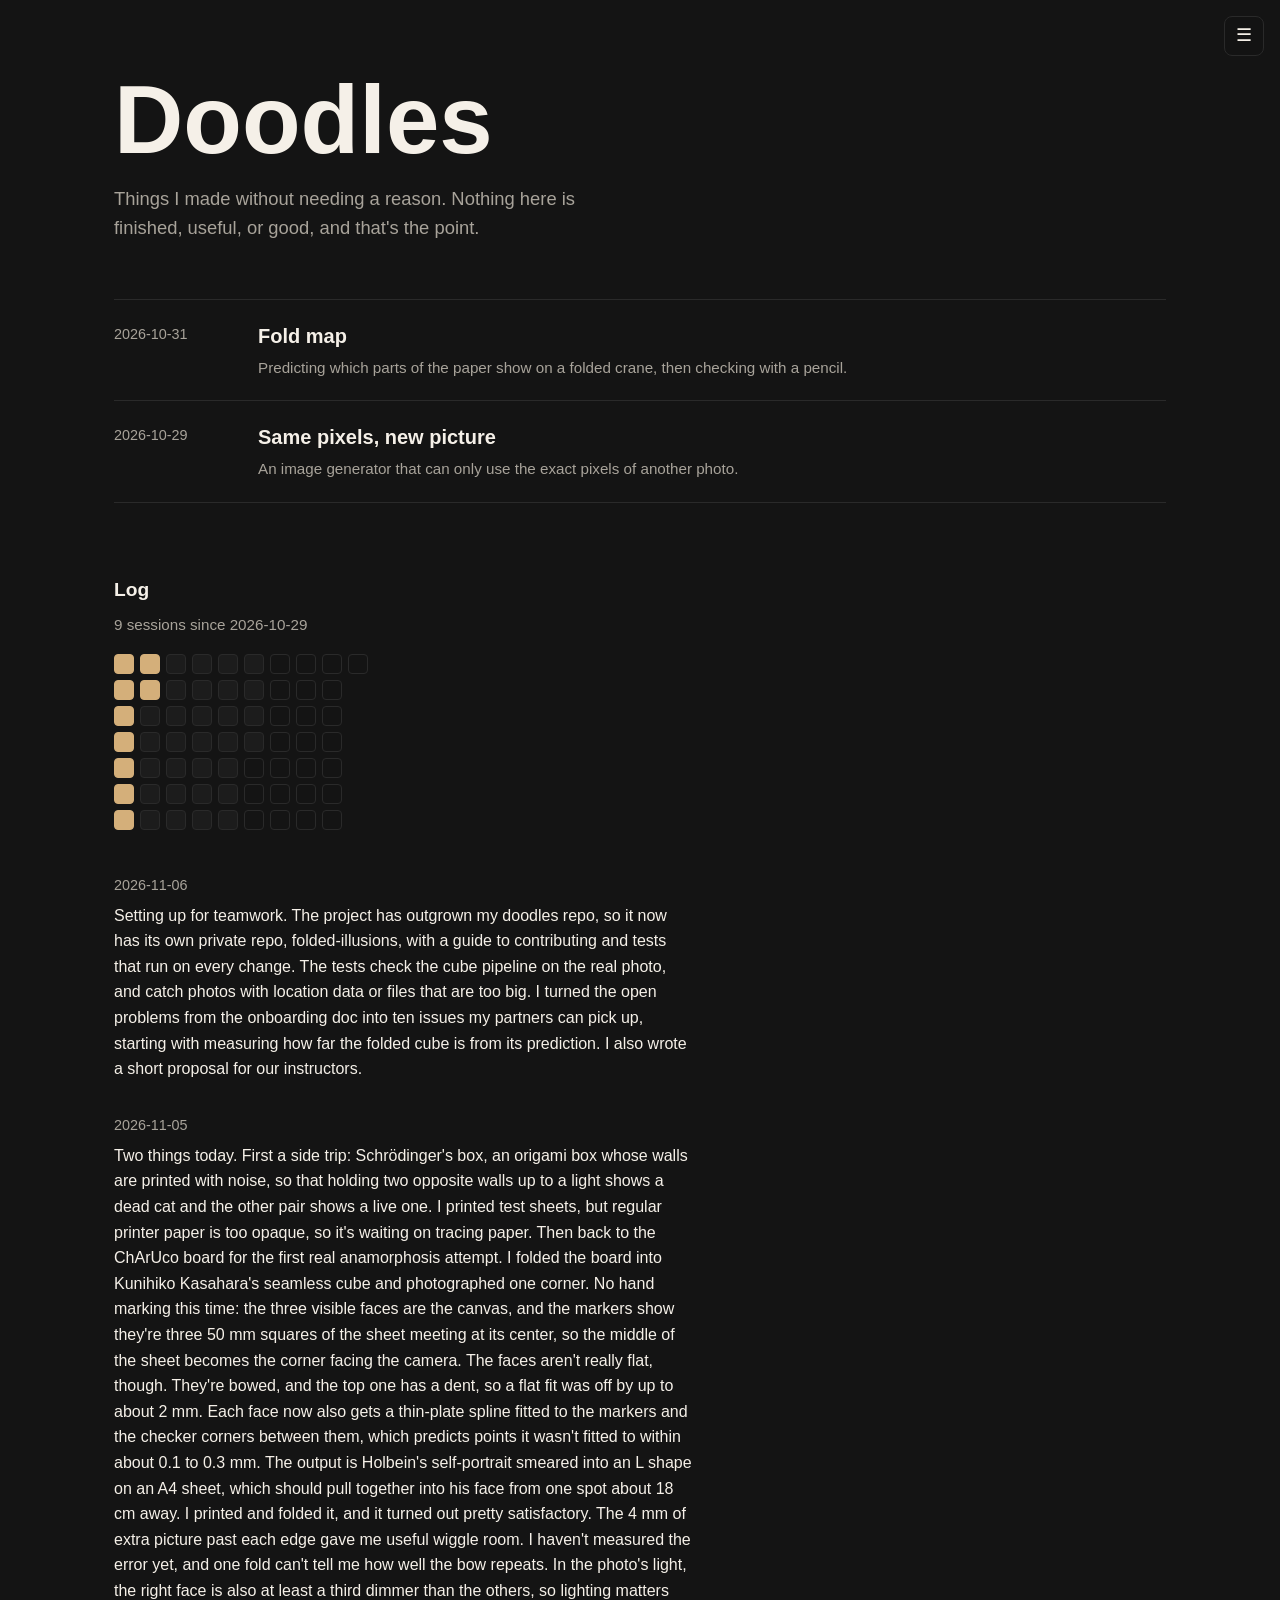
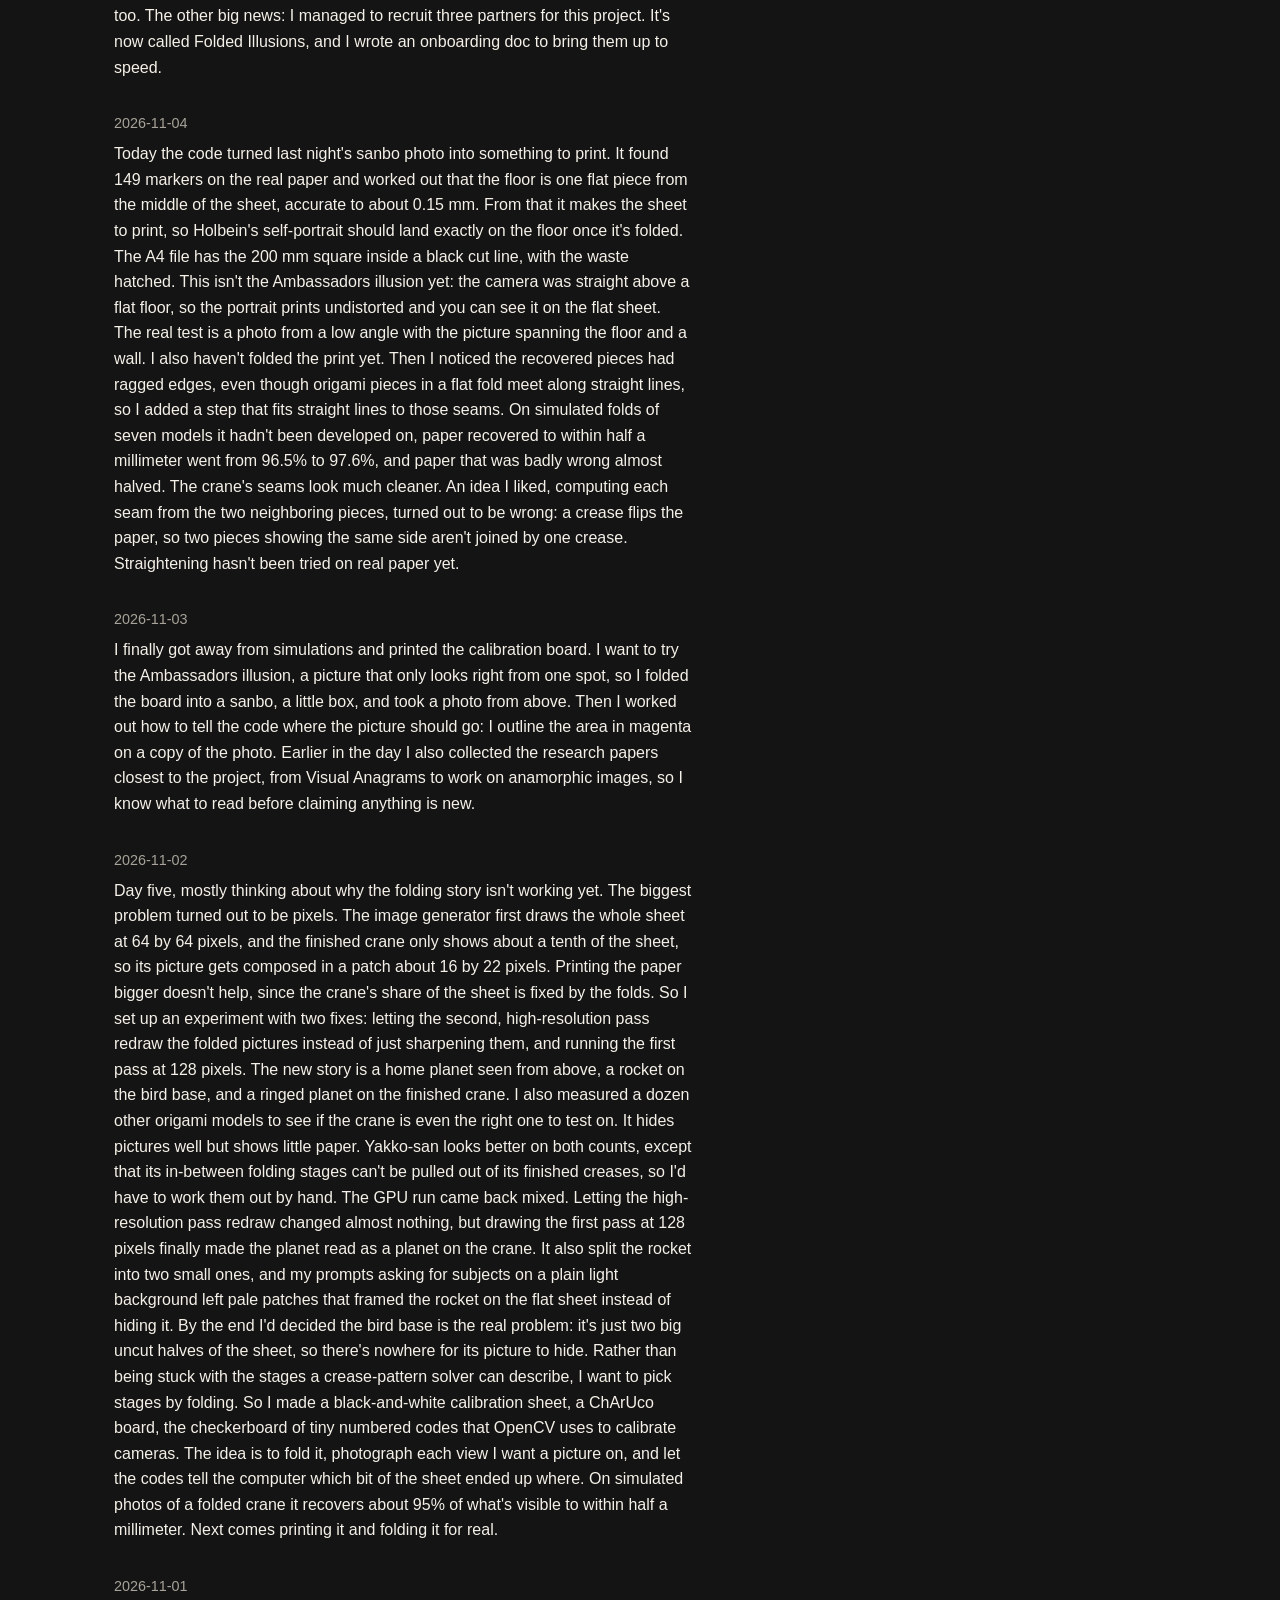
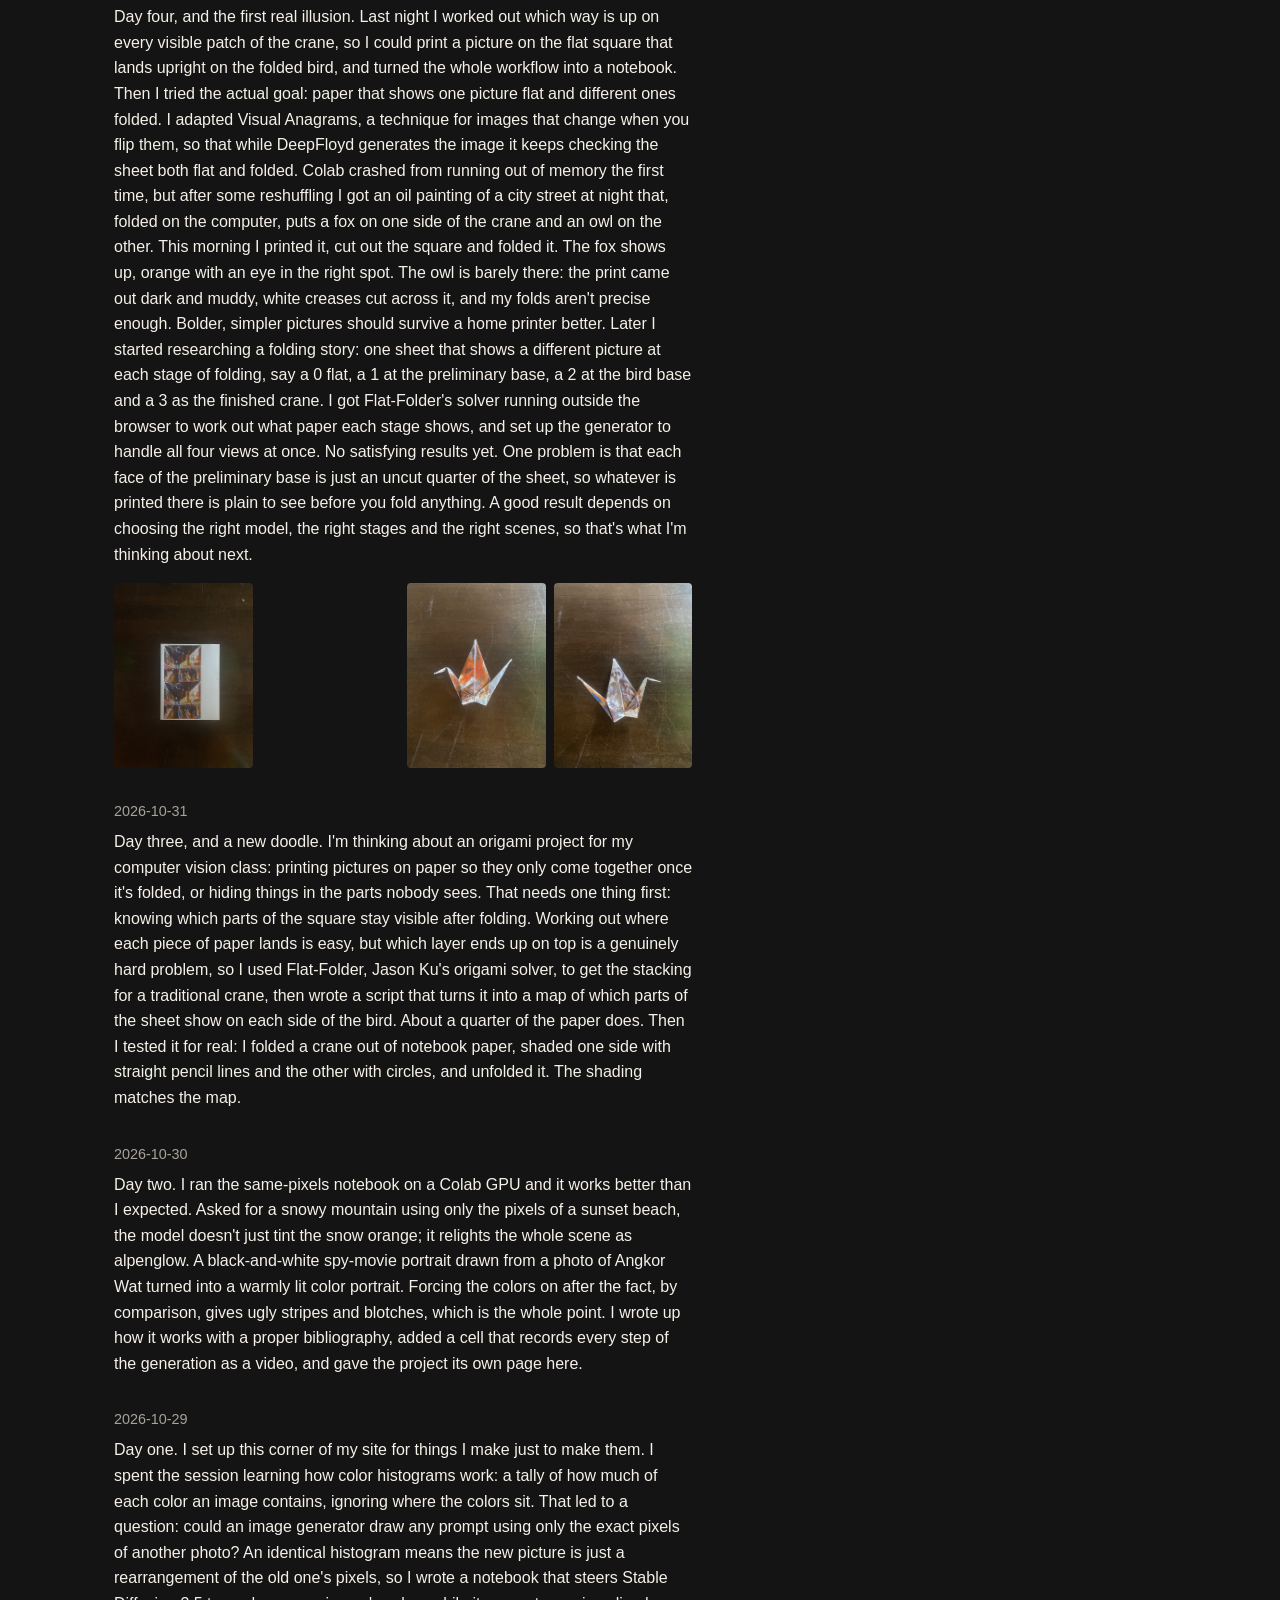
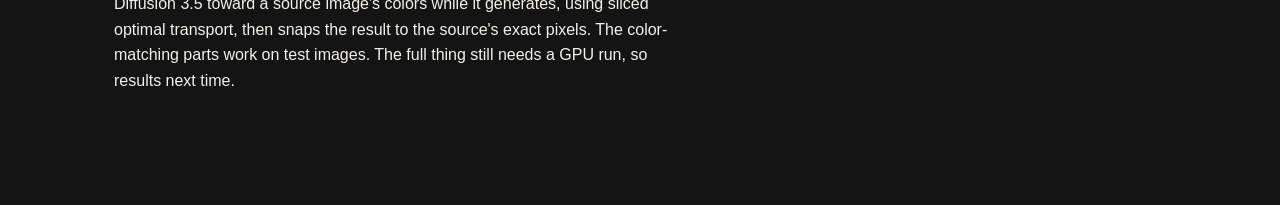
==== commit b23499a9: "Log: add Nov 3 and Nov 6 sessions Co-Authored-By: Claude Opus 5.5 <noreply@anthropic.com>" ====
--- a/doodles/index.html
+++ b/doodles/index.html
@@ -249,12 +249,20 @@
       text: "Day five, mostly thinking about why the folding story isn't working yet. The biggest problem turned out to be pixels. The image generator first draws the whole sheet at 64 by 64 pixels, and the finished crane only shows about a tenth of the sheet, so its picture gets composed in a patch about 16 by 22 pixels. Printing the paper bigger doesn't help, since the crane's share of the sheet is fixed by the folds. So I set up an experiment with two fixes: letting the second, high-resolution pass redraw the folded pictures instead of just sharpening them, and running the first pass at 128 pixels. The new story is a home planet seen from above, a rocket on the bird base, and a ringed planet on the finished crane. I also measured a dozen other origami models to see if the crane is even the right one to test on. It hides pictures well but shows little paper. Yakko-san looks better on both counts, except that its in-between folding stages can't be pulled out of its finished creases, so I'd have to work them out by hand. The GPU run came back mixed. Letting the high-resolution pass redraw changed almost nothing, but drawing the first pass at 128 pixels finally made the planet read as a planet on the crane. It also split the rocket into two small ones, and my prompts asking for subjects on a plain light background left pale patches that framed the rocket on the flat sheet instead of hiding it. By the end I'd decided the bird base is the real problem: it's just two big uncut halves of the sheet, so there's nowhere for its picture to hide. Rather than being stuck with the stages a crease-pattern solver can describe, I want to pick stages by folding. So I made a black-and-white calibration sheet, a ChArUco board, the checkerboard of tiny numbered codes that OpenCV uses to calibrate cameras. The idea is to fold it, photograph each view I want a picture on, and let the codes tell the computer which bit of the sheet ended up where. On simulated photos of a folded crane it recovers about 95% of what's visible to within half a millimeter. Next comes printing it and folding it for real.",
     },
     {
+      date: '2026-11-03',
+      text: "I finally got away from simulations and printed the calibration board. I want to try the Ambassadors illusion, a picture that only looks right from one spot, so I folded the board into a sanbo, a little box, and took a photo from above. Then I worked out how to tell the code where the picture should go: I outline the area in magenta on a copy of the photo. Earlier in the day I also collected the research papers closest to the project, from Visual Anagrams to work on anamorphic images, so I know what to read before claiming anything is new.",
+    },
+    {
       date: '2026-11-04',
-      text: "I finally got away from simulations and printed the calibration board. I folded it into a sanbo, a little box, took a photo from above, and outlined the box's floor in magenta on a copy. The code found 149 markers on the real paper and worked out that the floor is one flat piece from the middle of the sheet, accurate to about 0.15 mm. From that it makes the sheet to print, so Holbein's self-portrait should land exactly on the floor once it's folded. The A4 file has the 200 mm square inside a black cut line, with the waste hatched. This isn't the Ambassadors illusion yet: the camera was straight above a flat floor, so the portrait prints undistorted and you can see it on the flat sheet. The real test is a photo from a low angle with the picture spanning the floor and a wall. I also haven't folded the print yet. Then I noticed the recovered pieces had ragged edges, even though origami pieces in a flat fold meet along straight lines, so I added a step that fits straight lines to those seams. On simulated folds of seven models it hadn't been developed on, paper recovered to within half a millimeter went from 96.5% to 97.6%, and paper that was badly wrong almost halved. The crane's seams look much cleaner. An idea I liked, computing each seam from the two neighboring pieces, turned out to be wrong: a crease flips the paper, so two pieces showing the same side aren't joined by one crease. Straightening hasn't been tried on real paper yet.",
+      text: "Today the code turned last night's sanbo photo into something to print. It found 149 markers on the real paper and worked out that the floor is one flat piece from the middle of the sheet, accurate to about 0.15 mm. From that it makes the sheet to print, so Holbein's self-portrait should land exactly on the floor once it's folded. The A4 file has the 200 mm square inside a black cut line, with the waste hatched. This isn't the Ambassadors illusion yet: the camera was straight above a flat floor, so the portrait prints undistorted and you can see it on the flat sheet. The real test is a photo from a low angle with the picture spanning the floor and a wall. I also haven't folded the print yet. Then I noticed the recovered pieces had ragged edges, even though origami pieces in a flat fold meet along straight lines, so I added a step that fits straight lines to those seams. On simulated folds of seven models it hadn't been developed on, paper recovered to within half a millimeter went from 96.5% to 97.6%, and paper that was badly wrong almost halved. The crane's seams look much cleaner. An idea I liked, computing each seam from the two neighboring pieces, turned out to be wrong: a crease flips the paper, so two pieces showing the same side aren't joined by one crease. Straightening hasn't been tried on real paper yet.",
     },
     {
       date: '2026-11-05',
       text: "Two things today. First a side trip: Schrödinger's box, an origami box whose walls are printed with noise, so that holding two opposite walls up to a light shows a dead cat and the other pair shows a live one. I printed test sheets, but regular printer paper is too opaque, so it's waiting on tracing paper. Then back to the ChArUco board for the first real anamorphosis attempt. I folded the board into Kunihiko Kasahara's seamless cube and photographed one corner. No hand marking this time: the three visible faces are the canvas, and the markers show they're three 50 mm squares of the sheet meeting at its center, so the middle of the sheet becomes the corner facing the camera. The faces aren't really flat, though. They're bowed, and the top one has a dent, so a flat fit was off by up to about 2 mm. Each face now also gets a thin-plate spline fitted to the markers and the checker corners between them, which predicts points it wasn't fitted to within about 0.1 to 0.3 mm. The output is Holbein's self-portrait smeared into an L shape on an A4 sheet, which should pull together into his face from one spot about 18 cm away. I printed and folded it, and it turned out pretty satisfactory. The 4 mm of extra picture past each edge gave me useful wiggle room. I haven't measured the error yet, and one fold can't tell me how well the bow repeats. In the photo's light, the right face is also at least a third dimmer than the others, so lighting matters too. The other big news: I managed to recruit three partners for this project. It's now called Folded Illusions, and I wrote an onboarding doc to bring them up to speed.",
+    },
+    {
+      date: '2026-11-06',
+      text: "Setting up for teamwork. The project has outgrown my doodles repo, so it now has its own private repo, folded-illusions, with a guide to contributing and tests that run on every change. The tests check the cube pipeline on the real photo, and catch photos with location data or files that are too big. I turned the open problems from the onboarding doc into ten issues my partners can pick up, starting with measuring how far the folded cube is from its prediction. I also wrote a short proposal for our instructors.",
     },
   ];
 
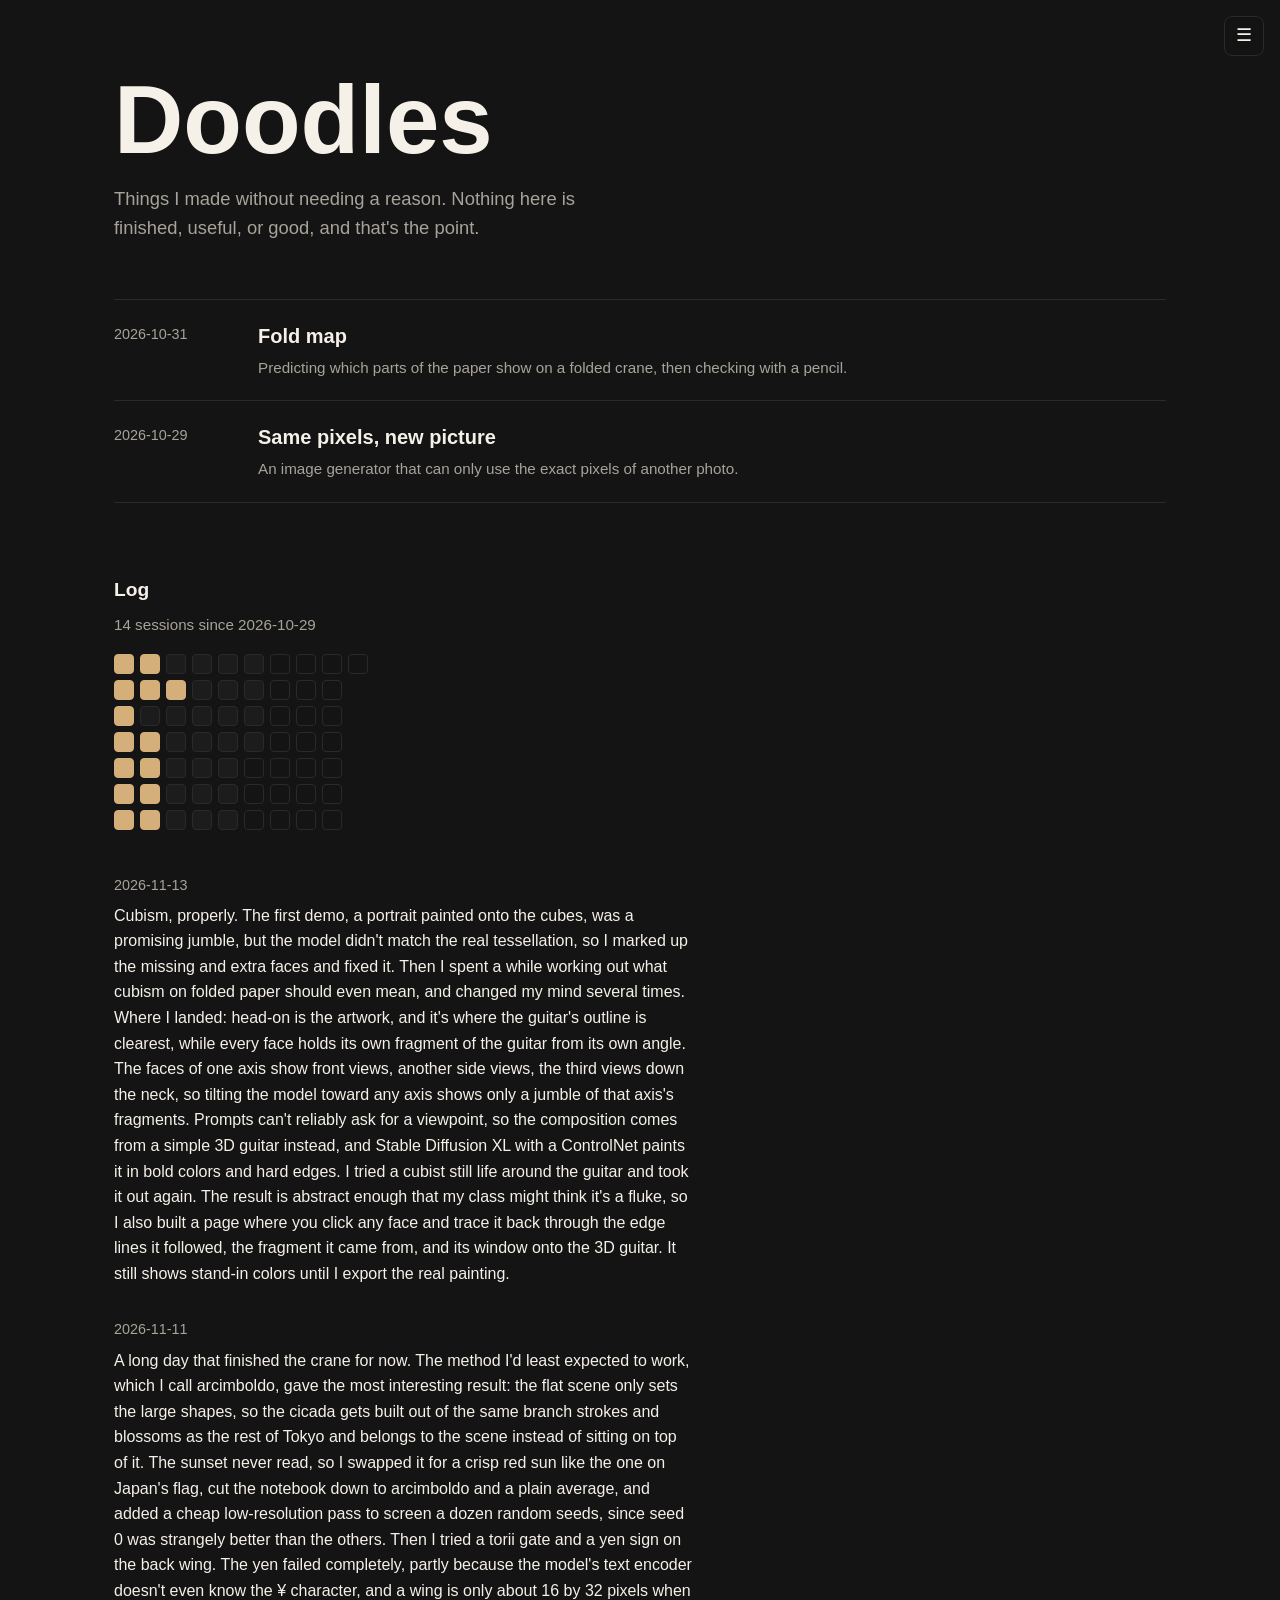
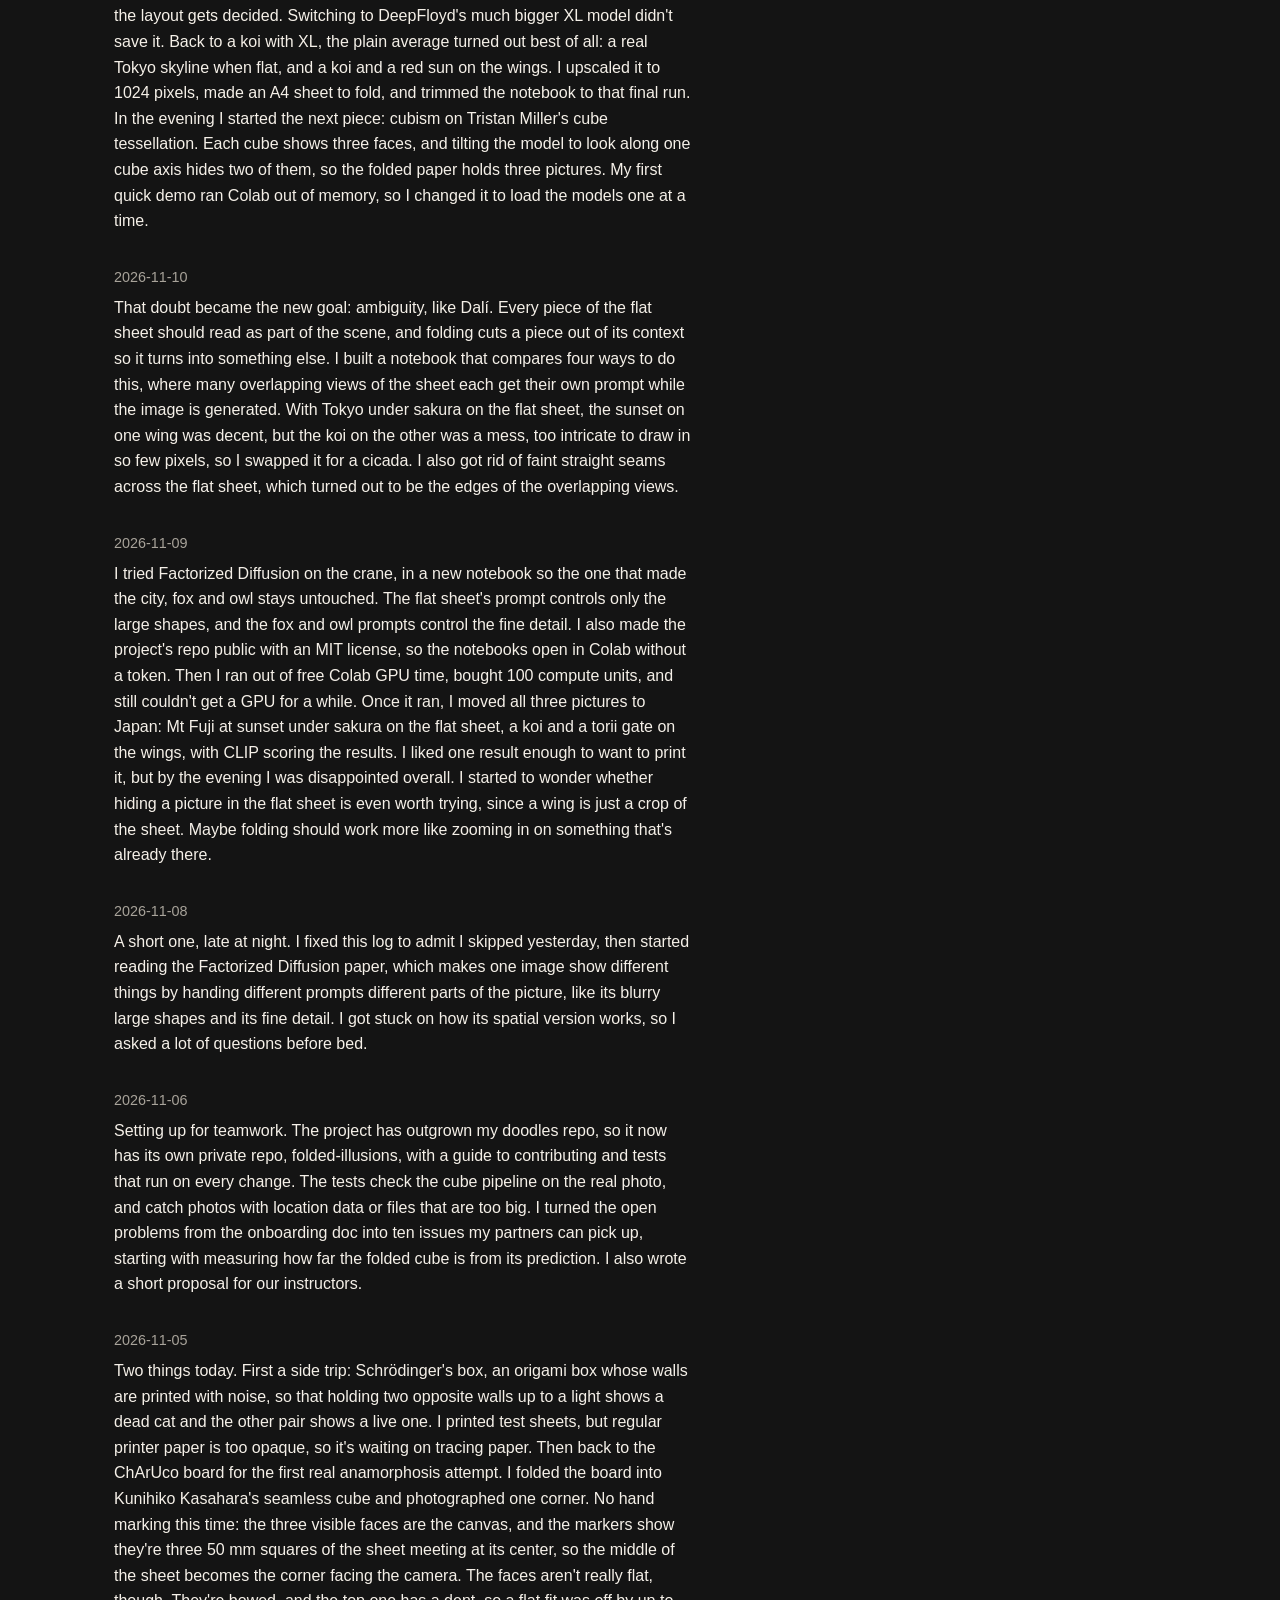
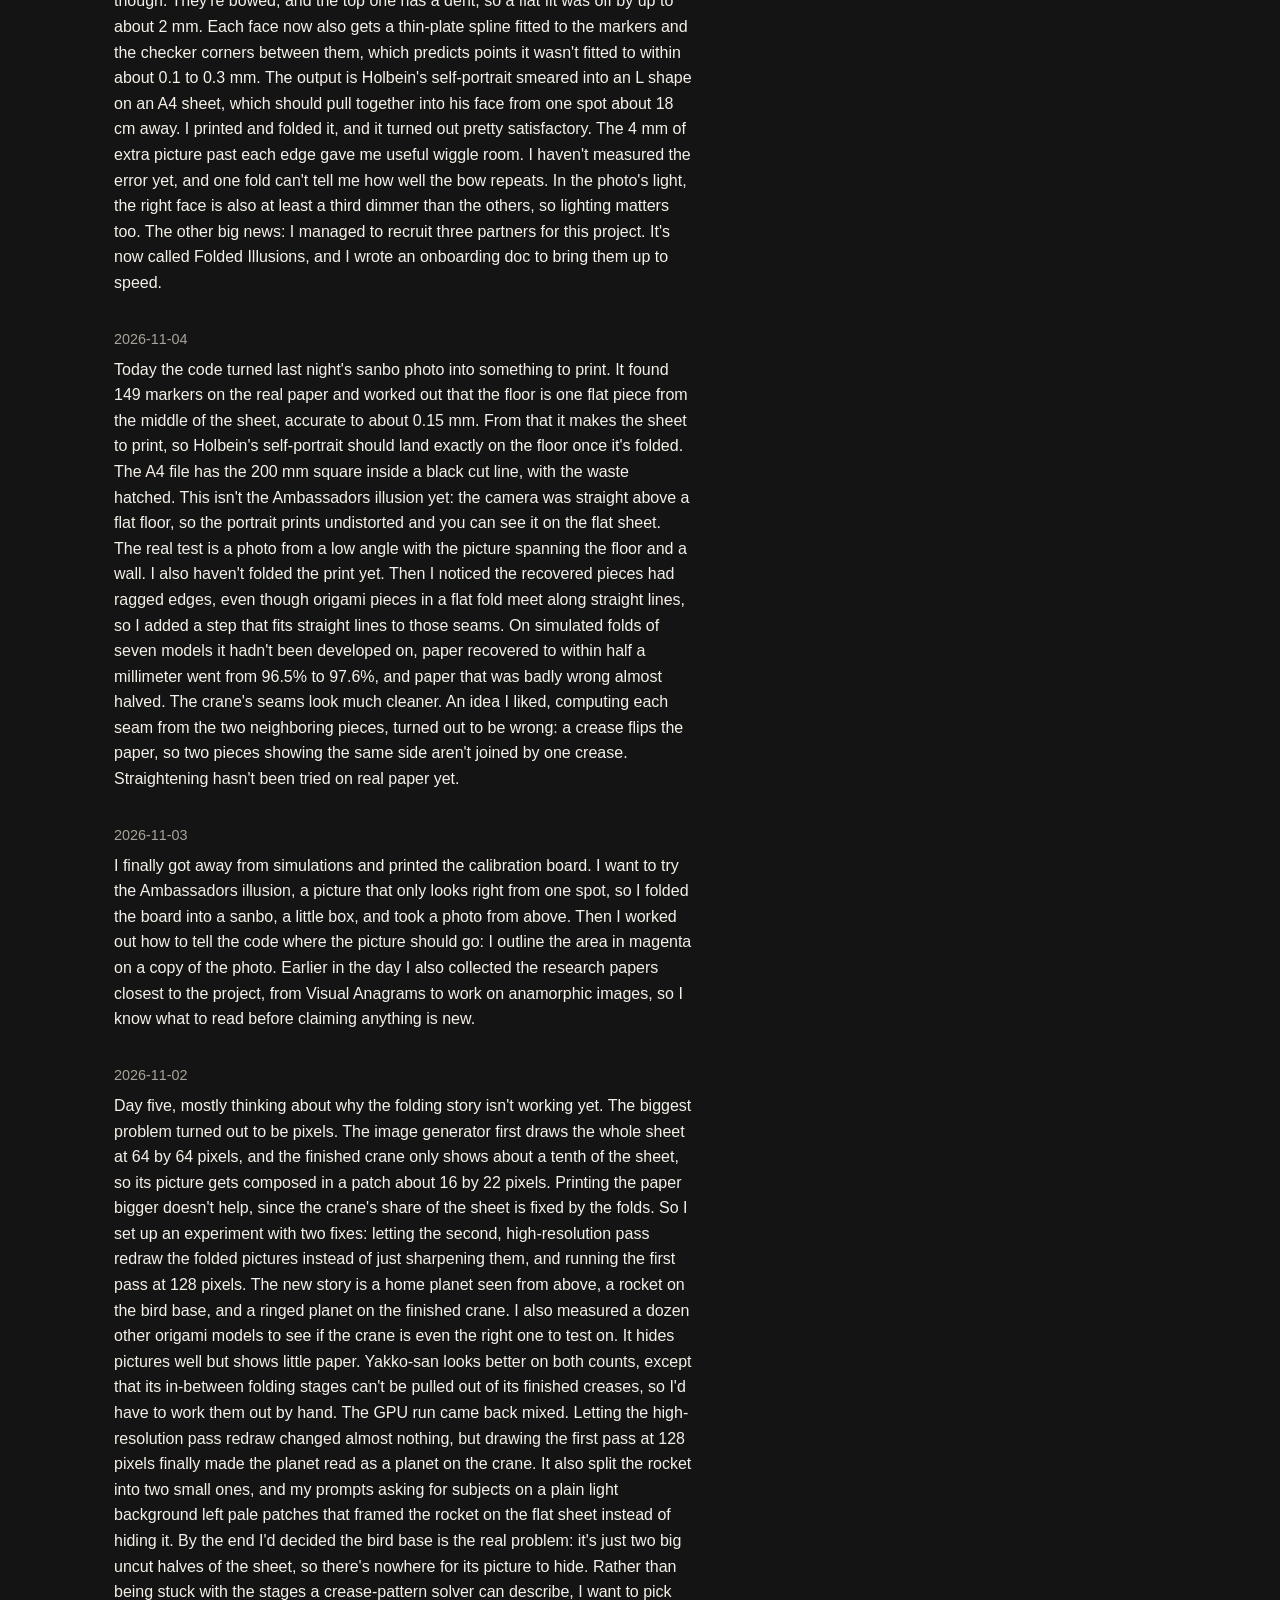
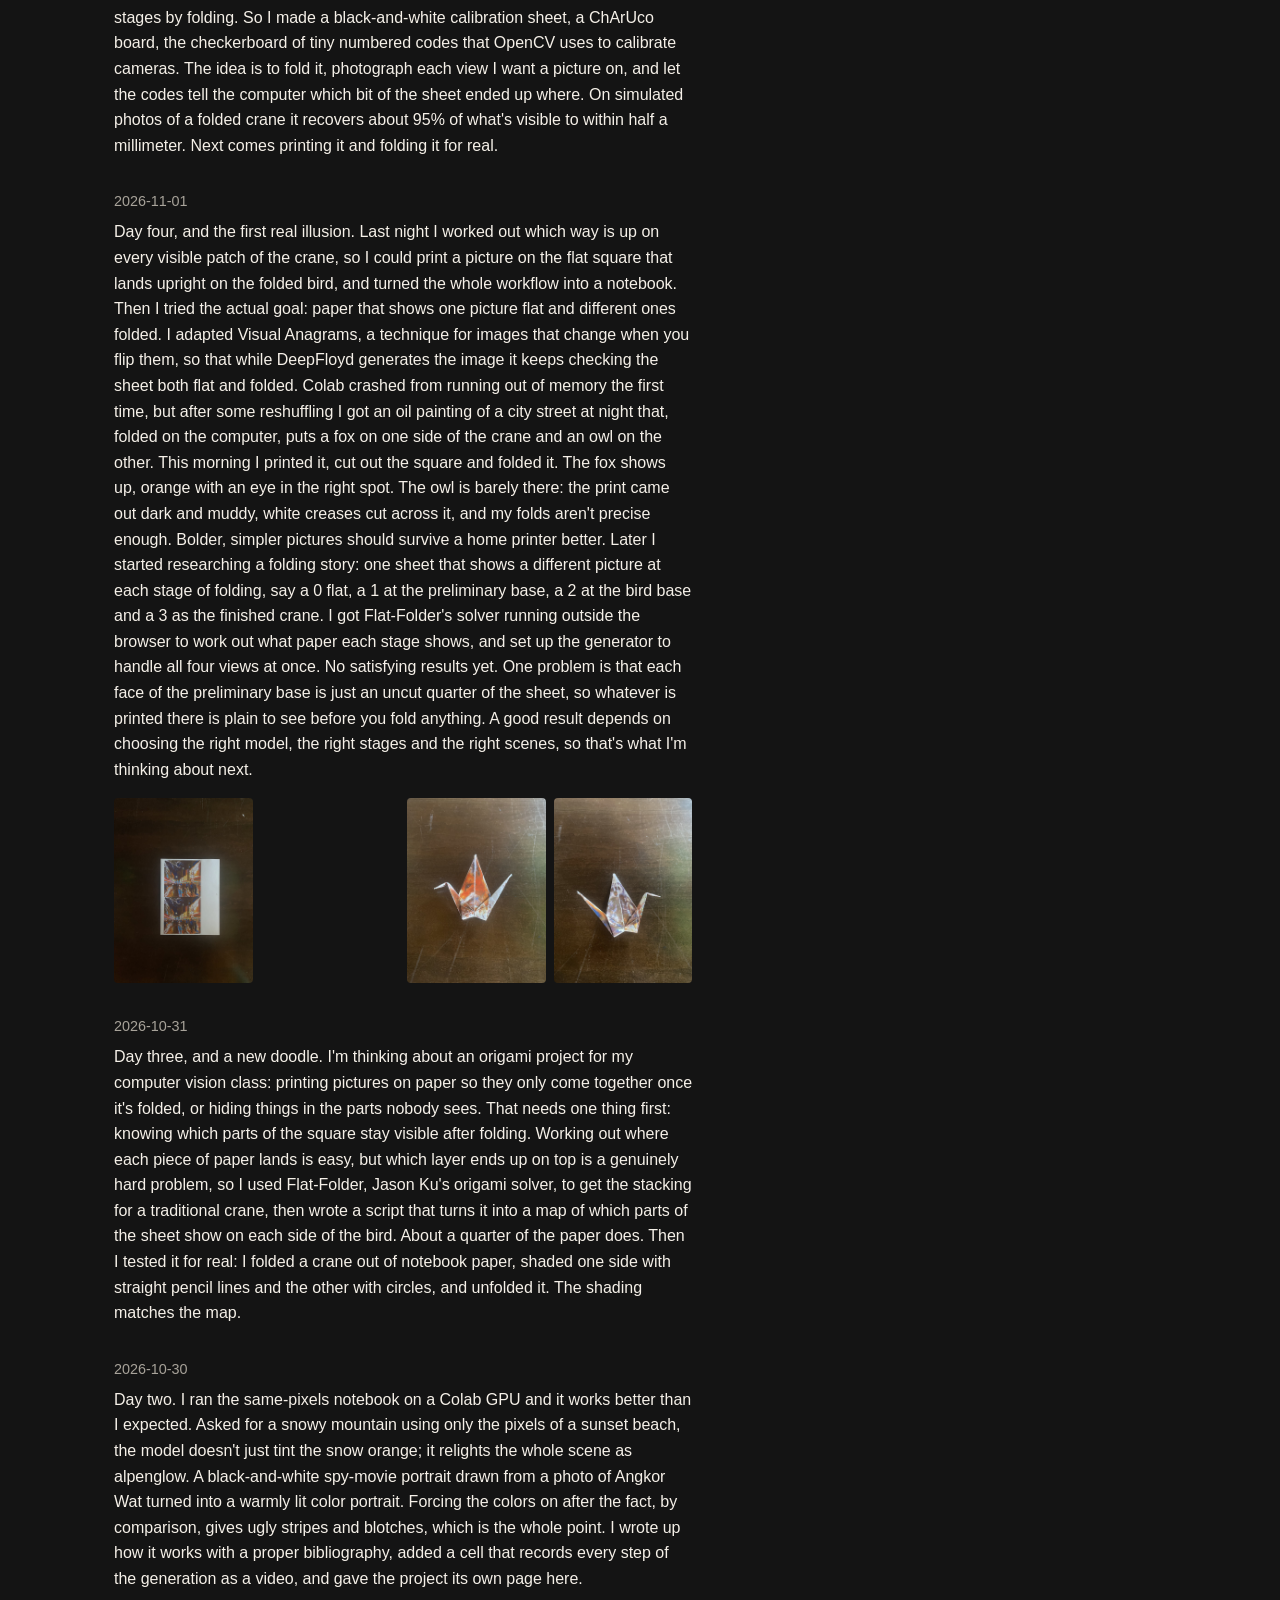
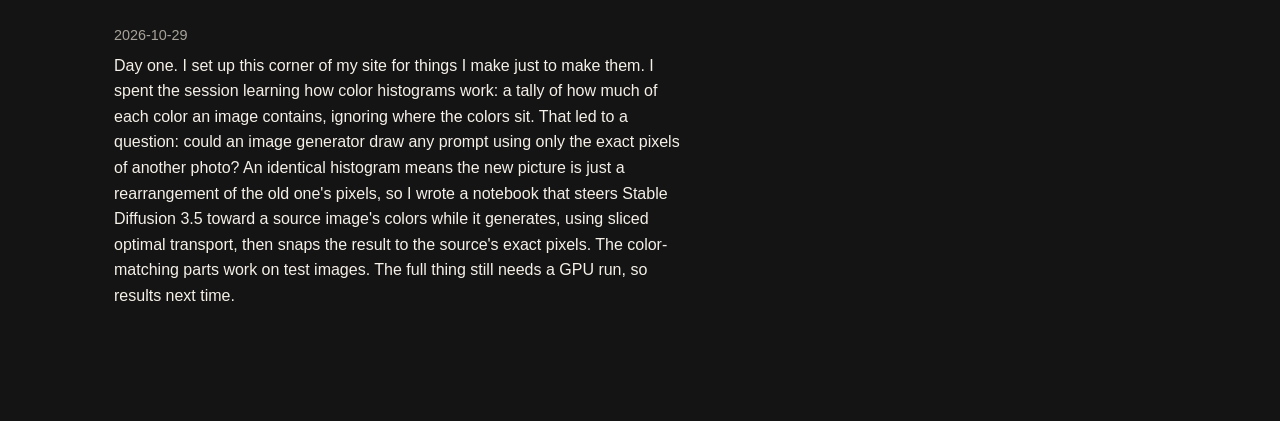
==== commit 41b9dbb8: "Log: add Nov 8, 9, 10, 11 and 13 sessions Co-Authored-By: Claude Opus 5.5 <noreply@anthropic.com>" ====
--- a/doodles/index.html
+++ b/doodles/index.html
@@ -263,6 +263,26 @@
     {
       date: '2026-11-06',
       text: "Setting up for teamwork. The project has outgrown my doodles repo, so it now has its own private repo, folded-illusions, with a guide to contributing and tests that run on every change. The tests check the cube pipeline on the real photo, and catch photos with location data or files that are too big. I turned the open problems from the onboarding doc into ten issues my partners can pick up, starting with measuring how far the folded cube is from its prediction. I also wrote a short proposal for our instructors.",
+    },
+    {
+      date: '2026-11-08',
+      text: "A short one, late at night. I fixed this log to admit I skipped yesterday, then started reading the Factorized Diffusion paper, which makes one image show different things by handing different prompts different parts of the picture, like its blurry large shapes and its fine detail. I got stuck on how its spatial version works, so I asked a lot of questions before bed.",
+    },
+    {
+      date: '2026-11-09',
+      text: "I tried Factorized Diffusion on the crane, in a new notebook so the one that made the city, fox and owl stays untouched. The flat sheet's prompt controls only the large shapes, and the fox and owl prompts control the fine detail. I also made the project's repo public with an MIT license, so the notebooks open in Colab without a token. Then I ran out of free Colab GPU time, bought 100 compute units, and still couldn't get a GPU for a while. Once it ran, I moved all three pictures to Japan: Mt Fuji at sunset under sakura on the flat sheet, a koi and a torii gate on the wings, with CLIP scoring the results. I liked one result enough to want to print it, but by the evening I was disappointed overall. I started to wonder whether hiding a picture in the flat sheet is even worth trying, since a wing is just a crop of the sheet. Maybe folding should work more like zooming in on something that's already there.",
+    },
+    {
+      date: '2026-11-10',
+      text: "That doubt became the new goal: ambiguity, like Dalí. Every piece of the flat sheet should read as part of the scene, and folding cuts a piece out of its context so it turns into something else. I built a notebook that compares four ways to do this, where many overlapping views of the sheet each get their own prompt while the image is generated. With Tokyo under sakura on the flat sheet, the sunset on one wing was decent, but the koi on the other was a mess, too intricate to draw in so few pixels, so I swapped it for a cicada. I also got rid of faint straight seams across the flat sheet, which turned out to be the edges of the overlapping views.",
+    },
+    {
+      date: '2026-11-11',
+      text: "A long day that finished the crane for now. The method I'd least expected to work, which I call arcimboldo, gave the most interesting result: the flat scene only sets the large shapes, so the cicada gets built out of the same branch strokes and blossoms as the rest of Tokyo and belongs to the scene instead of sitting on top of it. The sunset never read, so I swapped it for a crisp red sun like the one on Japan's flag, cut the notebook down to arcimboldo and a plain average, and added a cheap low-resolution pass to screen a dozen random seeds, since seed 0 was strangely better than the others. Then I tried a torii gate and a yen sign on the back wing. The yen failed completely, partly because the model's text encoder doesn't even know the ¥ character, and a wing is only about 16 by 32 pixels when the layout gets decided. Switching to DeepFloyd's much bigger XL model didn't save it. Back to a koi with XL, the plain average turned out best of all: a real Tokyo skyline when flat, and a koi and a red sun on the wings. I upscaled it to 1024 pixels, made an A4 sheet to fold, and trimmed the notebook to that final run. In the evening I started the next piece: cubism on Tristan Miller's cube tessellation. Each cube shows three faces, and tilting the model to look along one cube axis hides two of them, so the folded paper holds three pictures. My first quick demo ran Colab out of memory, so I changed it to load the models one at a time.",
+    },
+    {
+      date: '2026-11-13',
+      text: "Cubism, properly. The first demo, a portrait painted onto the cubes, was a promising jumble, but the model didn't match the real tessellation, so I marked up the missing and extra faces and fixed it. Then I spent a while working out what cubism on folded paper should even mean, and changed my mind several times. Where I landed: head-on is the artwork, and it's where the guitar's outline is clearest, while every face holds its own fragment of the guitar from its own angle. The faces of one axis show front views, another side views, the third views down the neck, so tilting the model toward any axis shows only a jumble of that axis's fragments. Prompts can't reliably ask for a viewpoint, so the composition comes from a simple 3D guitar instead, and Stable Diffusion XL with a ControlNet paints it in bold colors and hard edges. I tried a cubist still life around the guitar and took it out again. The result is abstract enough that my class might think it's a fluke, so I also built a page where you click any face and trace it back through the edge lines it followed, the fragment it came from, and its window onto the 3D guitar. It still shows stand-in colors until I export the real painting.",
     },
   ];
 
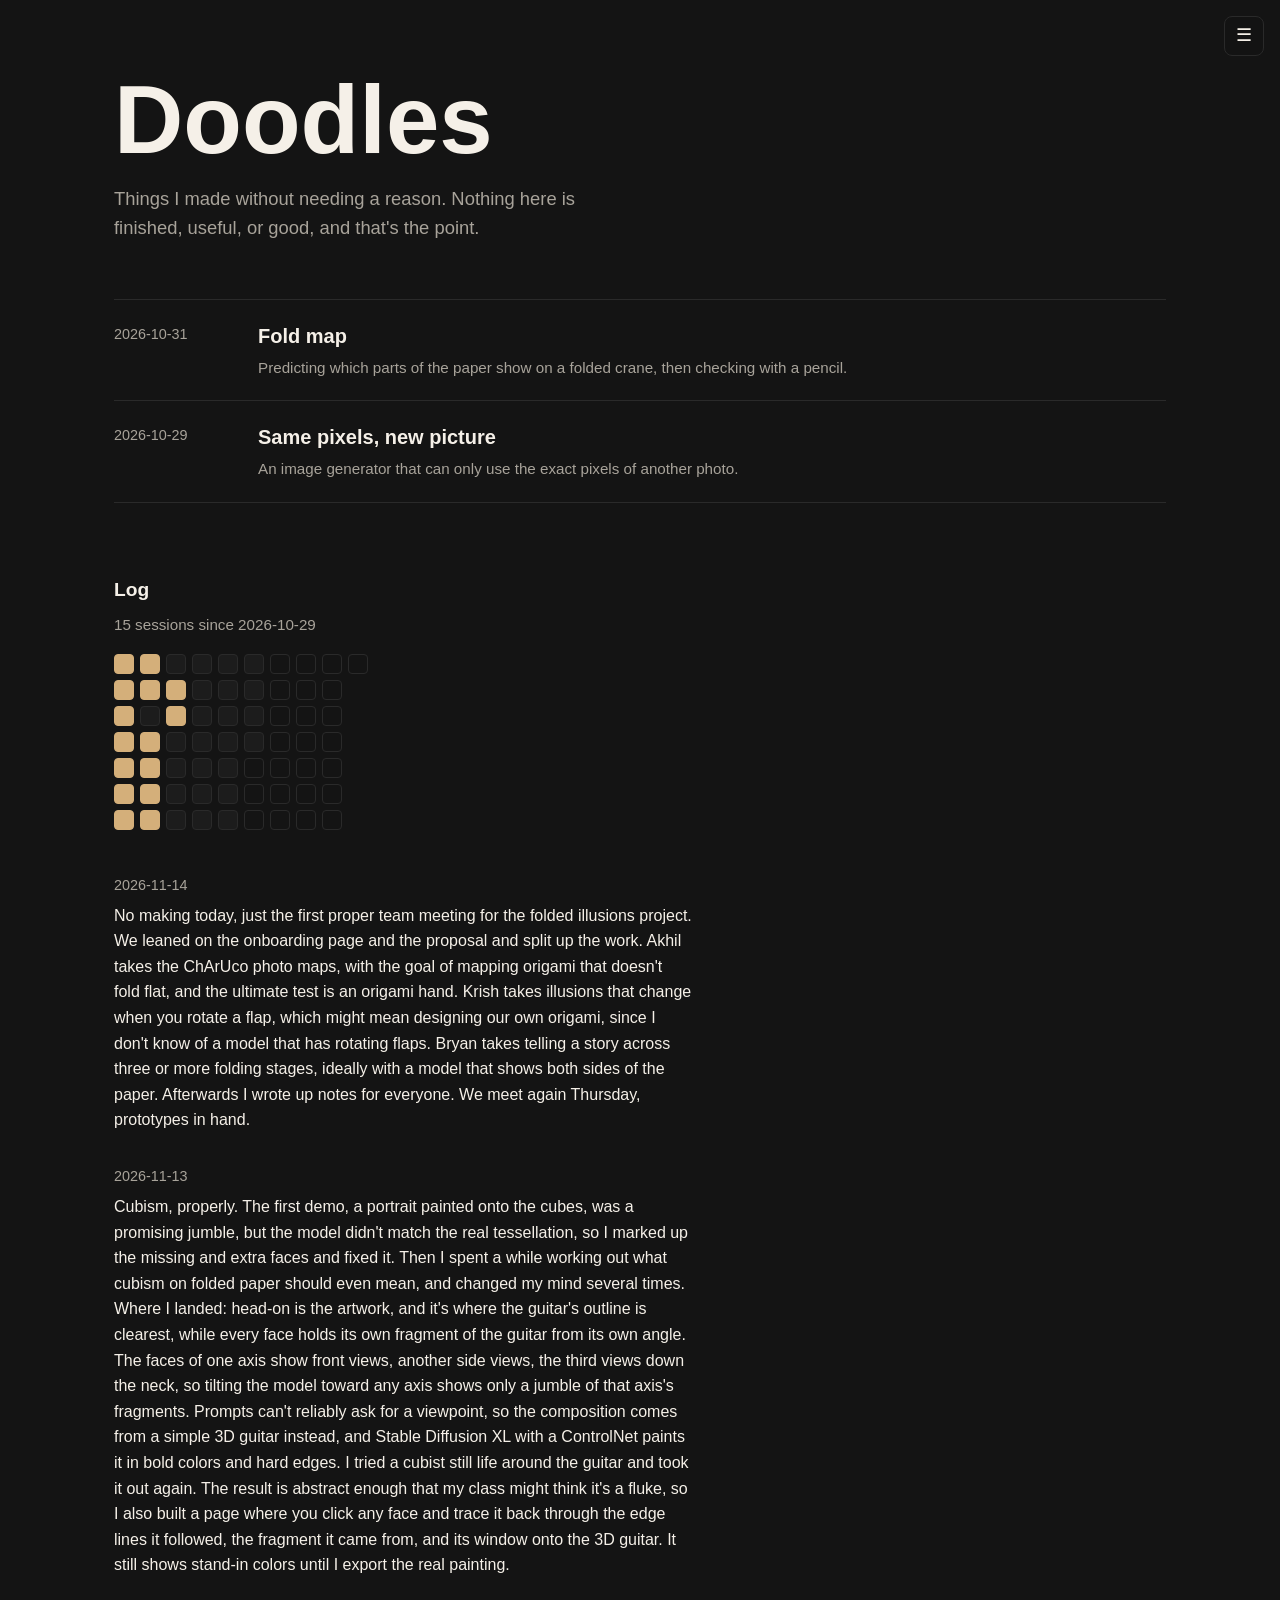
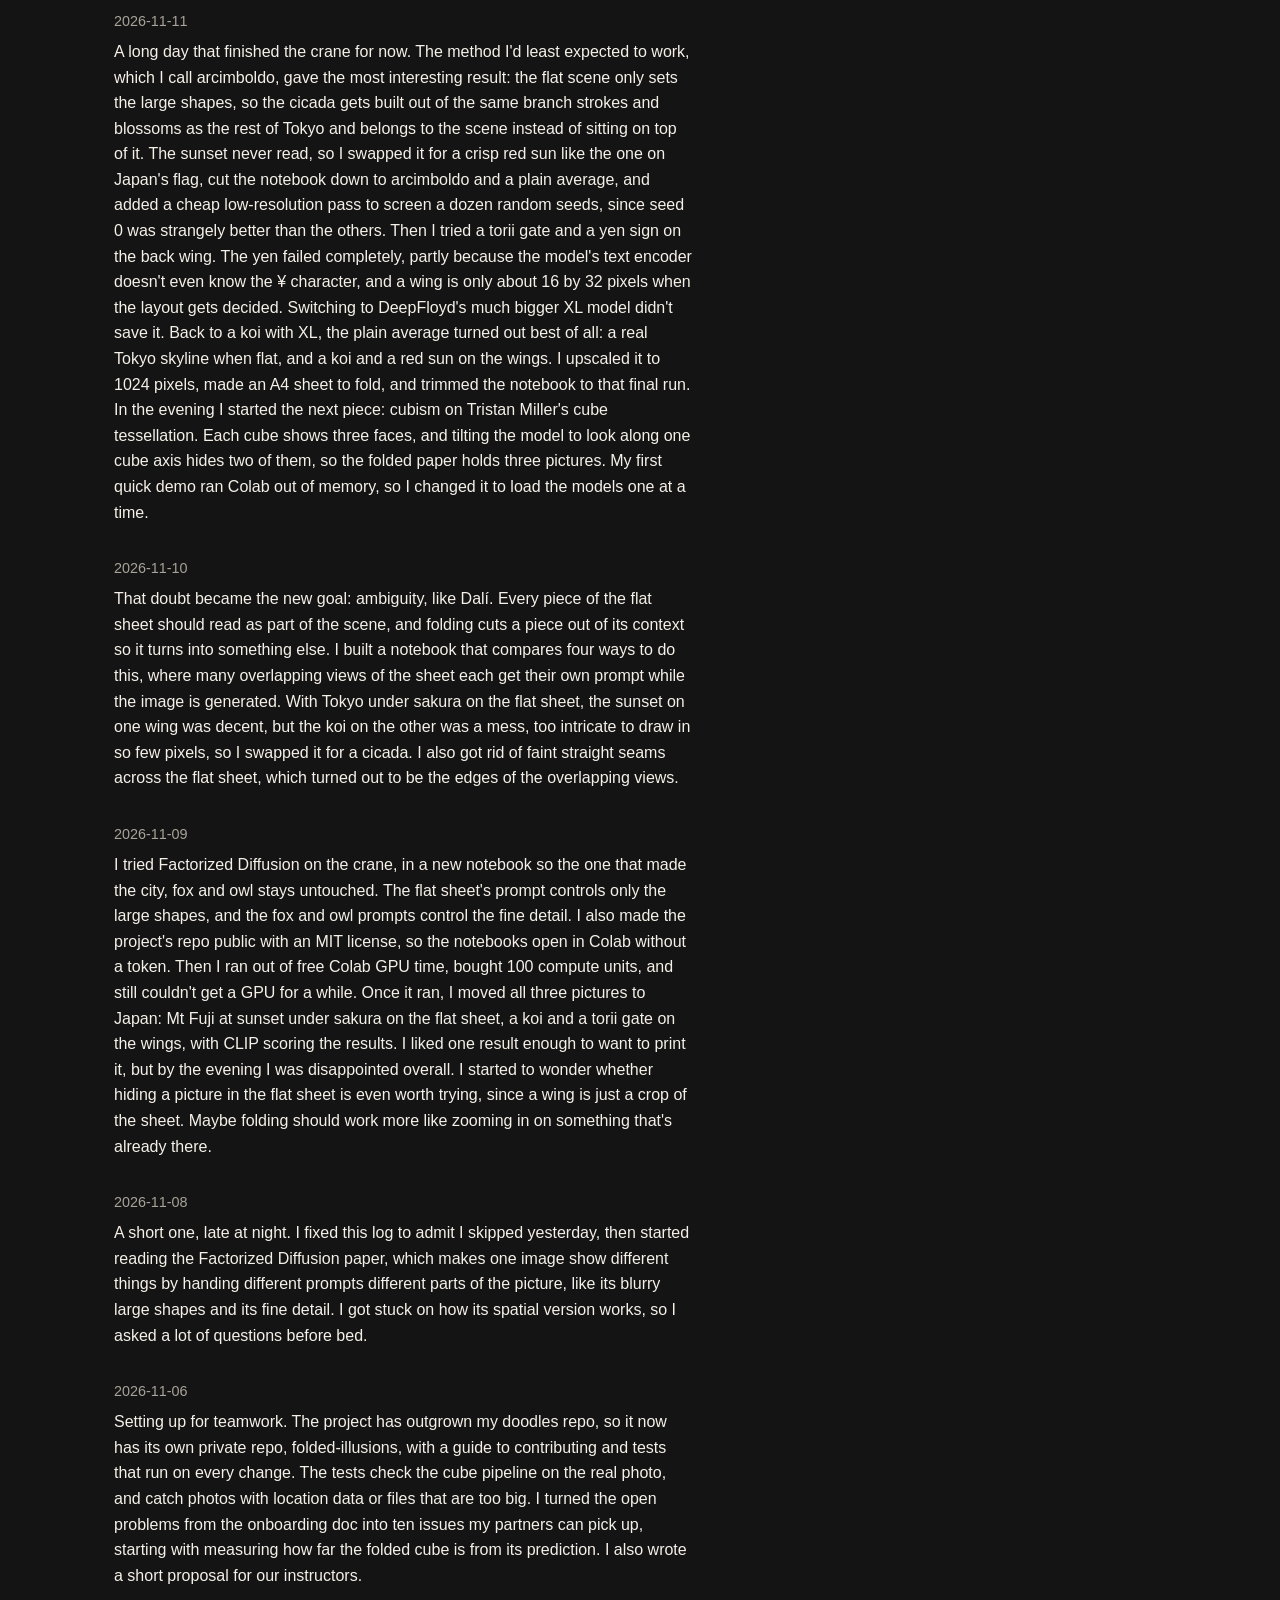
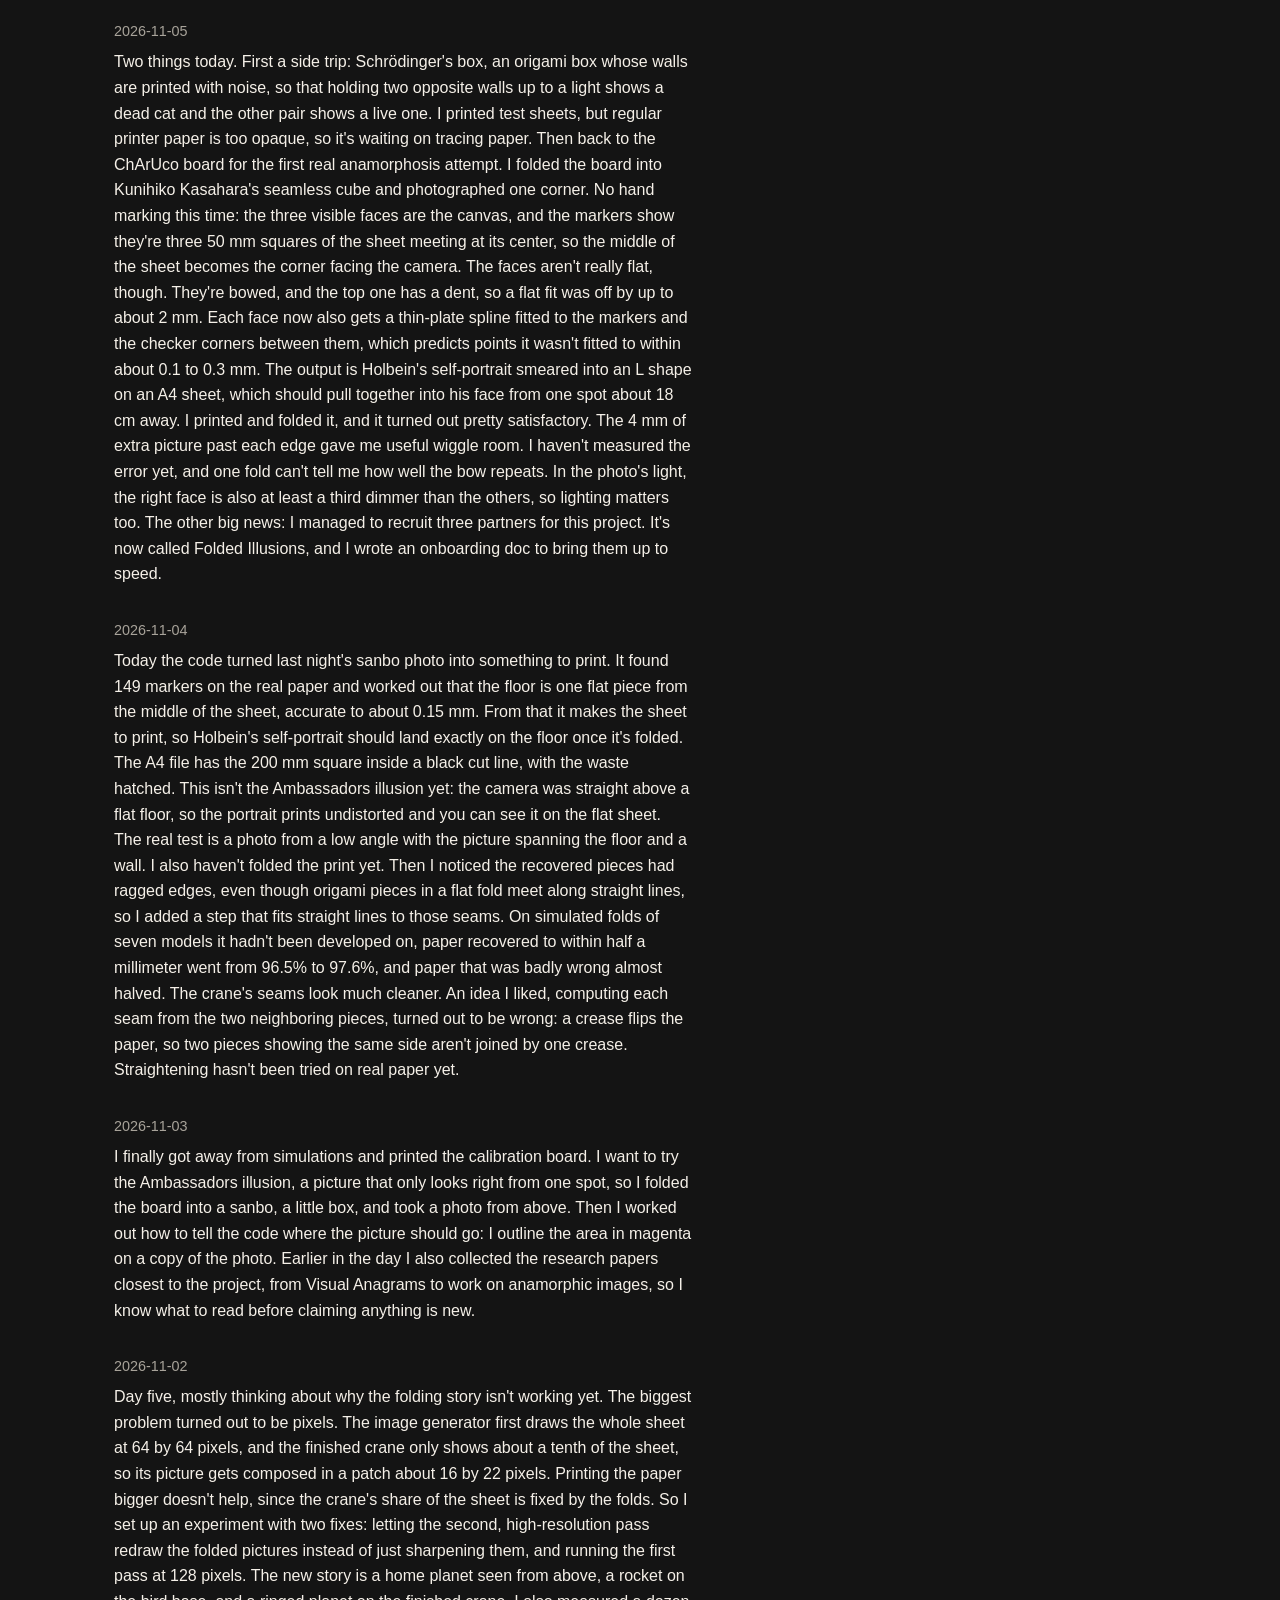
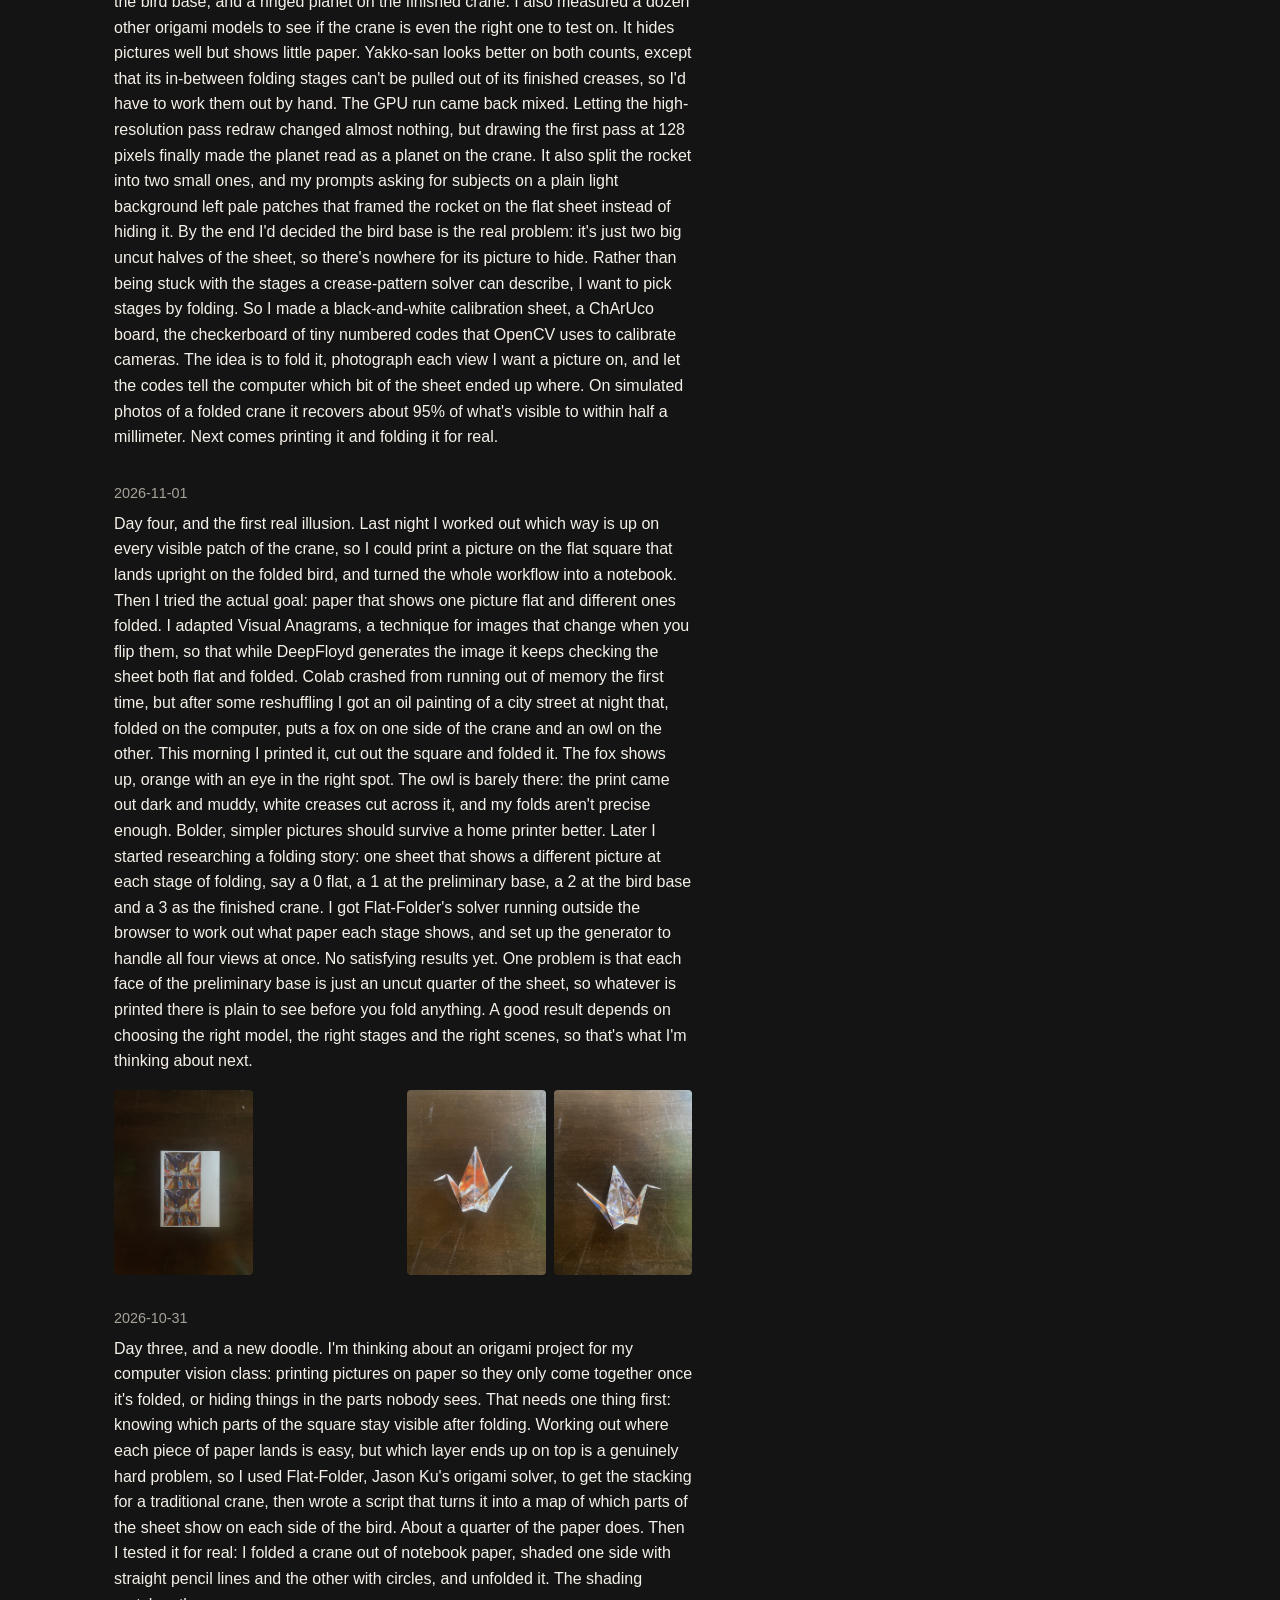
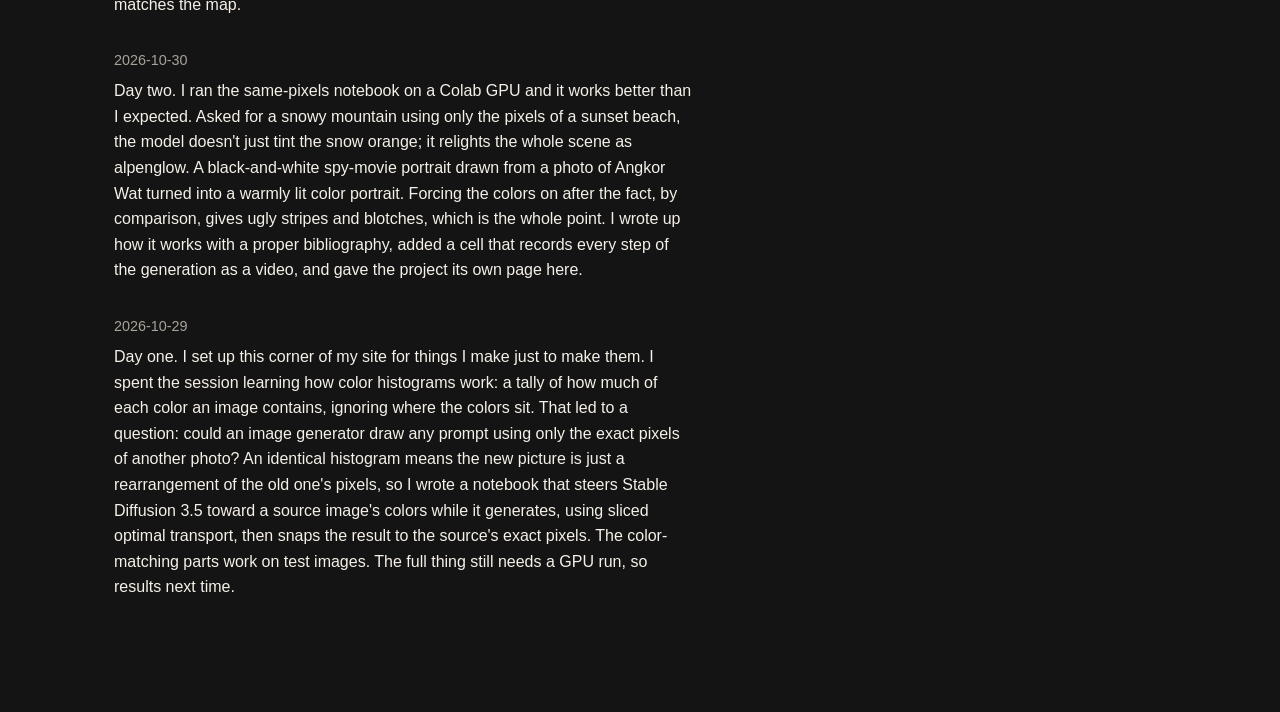
==== commit da15638b: "Doodles log: Nov 14 team meeting Co-Authored-By: Claude Opus 5.5 <noreply@anthropic.com>" ====
--- a/doodles/index.html
+++ b/doodles/index.html
@@ -283,6 +283,10 @@
     {
       date: '2026-11-13',
       text: "Cubism, properly. The first demo, a portrait painted onto the cubes, was a promising jumble, but the model didn't match the real tessellation, so I marked up the missing and extra faces and fixed it. Then I spent a while working out what cubism on folded paper should even mean, and changed my mind several times. Where I landed: head-on is the artwork, and it's where the guitar's outline is clearest, while every face holds its own fragment of the guitar from its own angle. The faces of one axis show front views, another side views, the third views down the neck, so tilting the model toward any axis shows only a jumble of that axis's fragments. Prompts can't reliably ask for a viewpoint, so the composition comes from a simple 3D guitar instead, and Stable Diffusion XL with a ControlNet paints it in bold colors and hard edges. I tried a cubist still life around the guitar and took it out again. The result is abstract enough that my class might think it's a fluke, so I also built a page where you click any face and trace it back through the edge lines it followed, the fragment it came from, and its window onto the 3D guitar. It still shows stand-in colors until I export the real painting.",
+    },
+    {
+      date: '2026-11-14',
+      text: "No making today, just the first proper team meeting for the folded illusions project. We leaned on the onboarding page and the proposal and split up the work. Akhil takes the ChArUco photo maps, with the goal of mapping origami that doesn't fold flat, and the ultimate test is an origami hand. Krish takes illusions that change when you rotate a flap, which might mean designing our own origami, since I don't know of a model that has rotating flaps. Bryan takes telling a story across three or more folding stages, ideally with a model that shows both sides of the paper. Afterwards I wrote up notes for everyone. We meet again Thursday, prototypes in hand.",
     },
   ];
 
